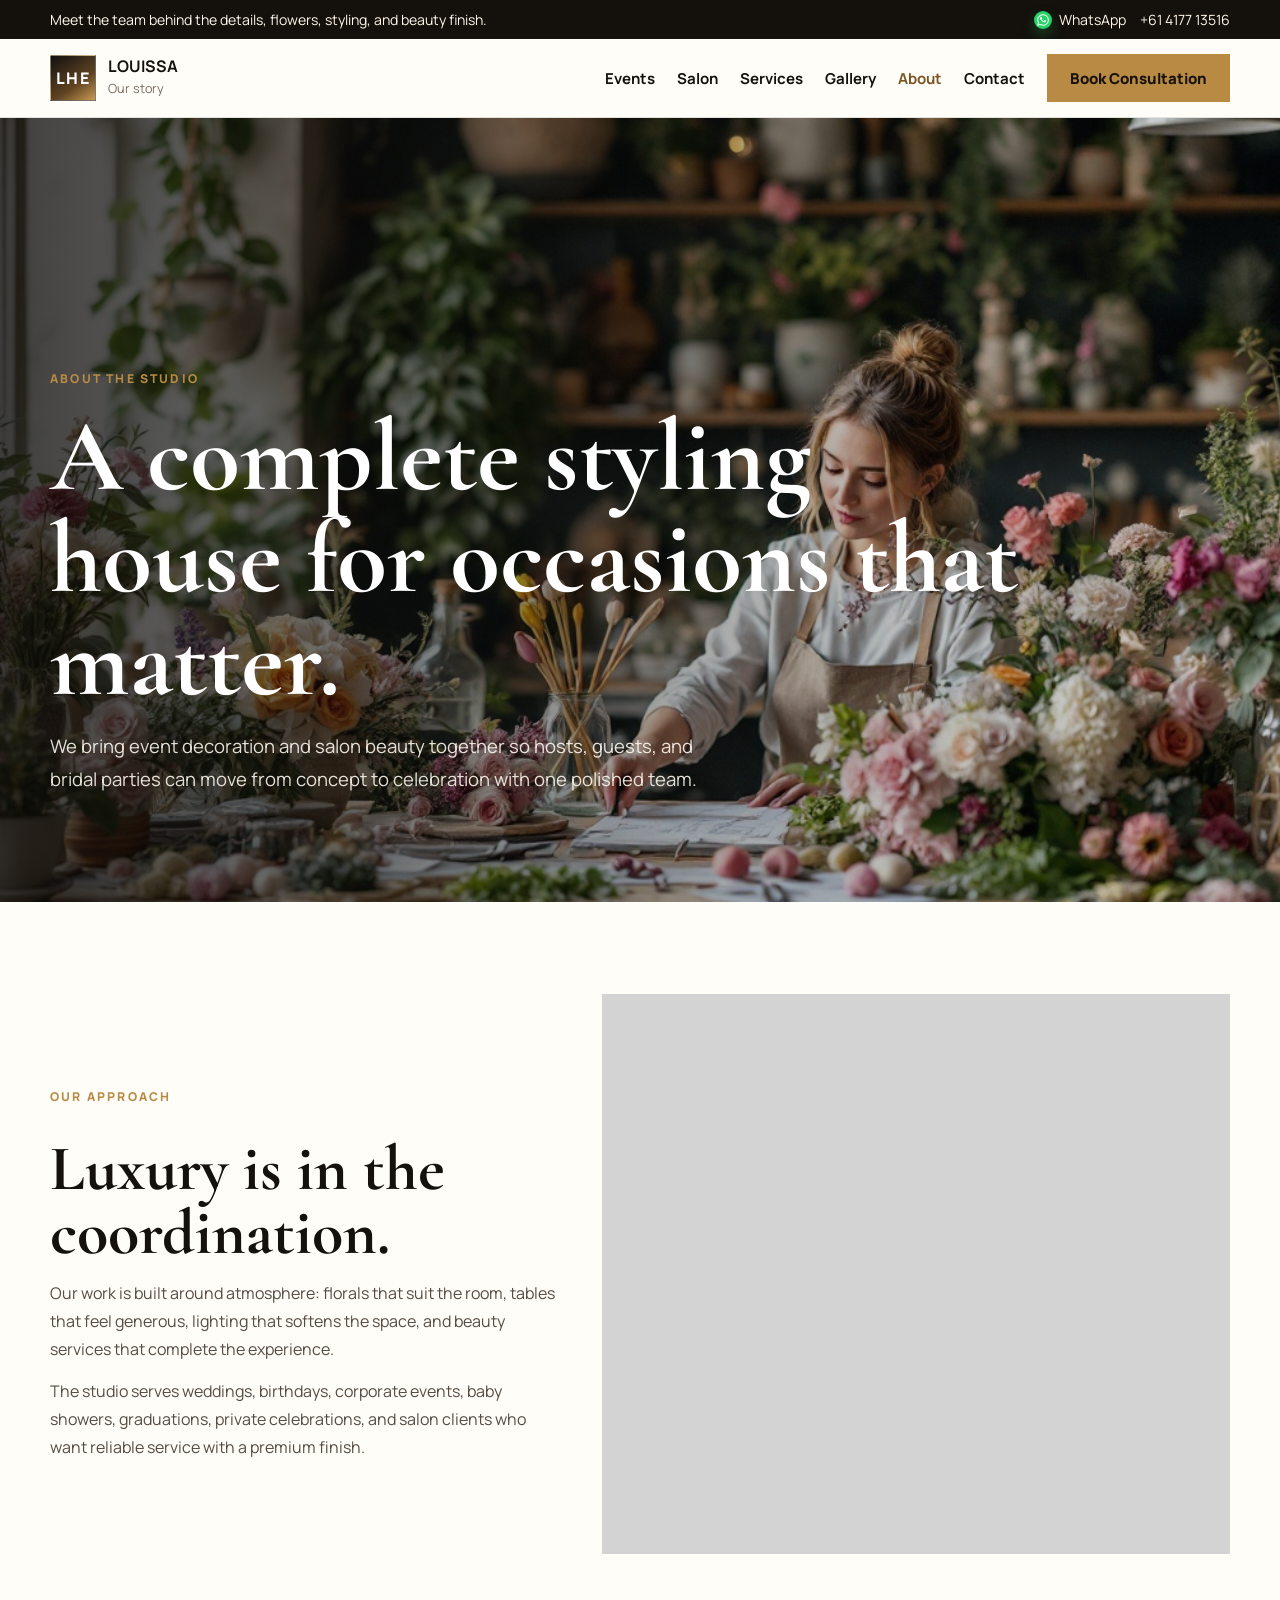
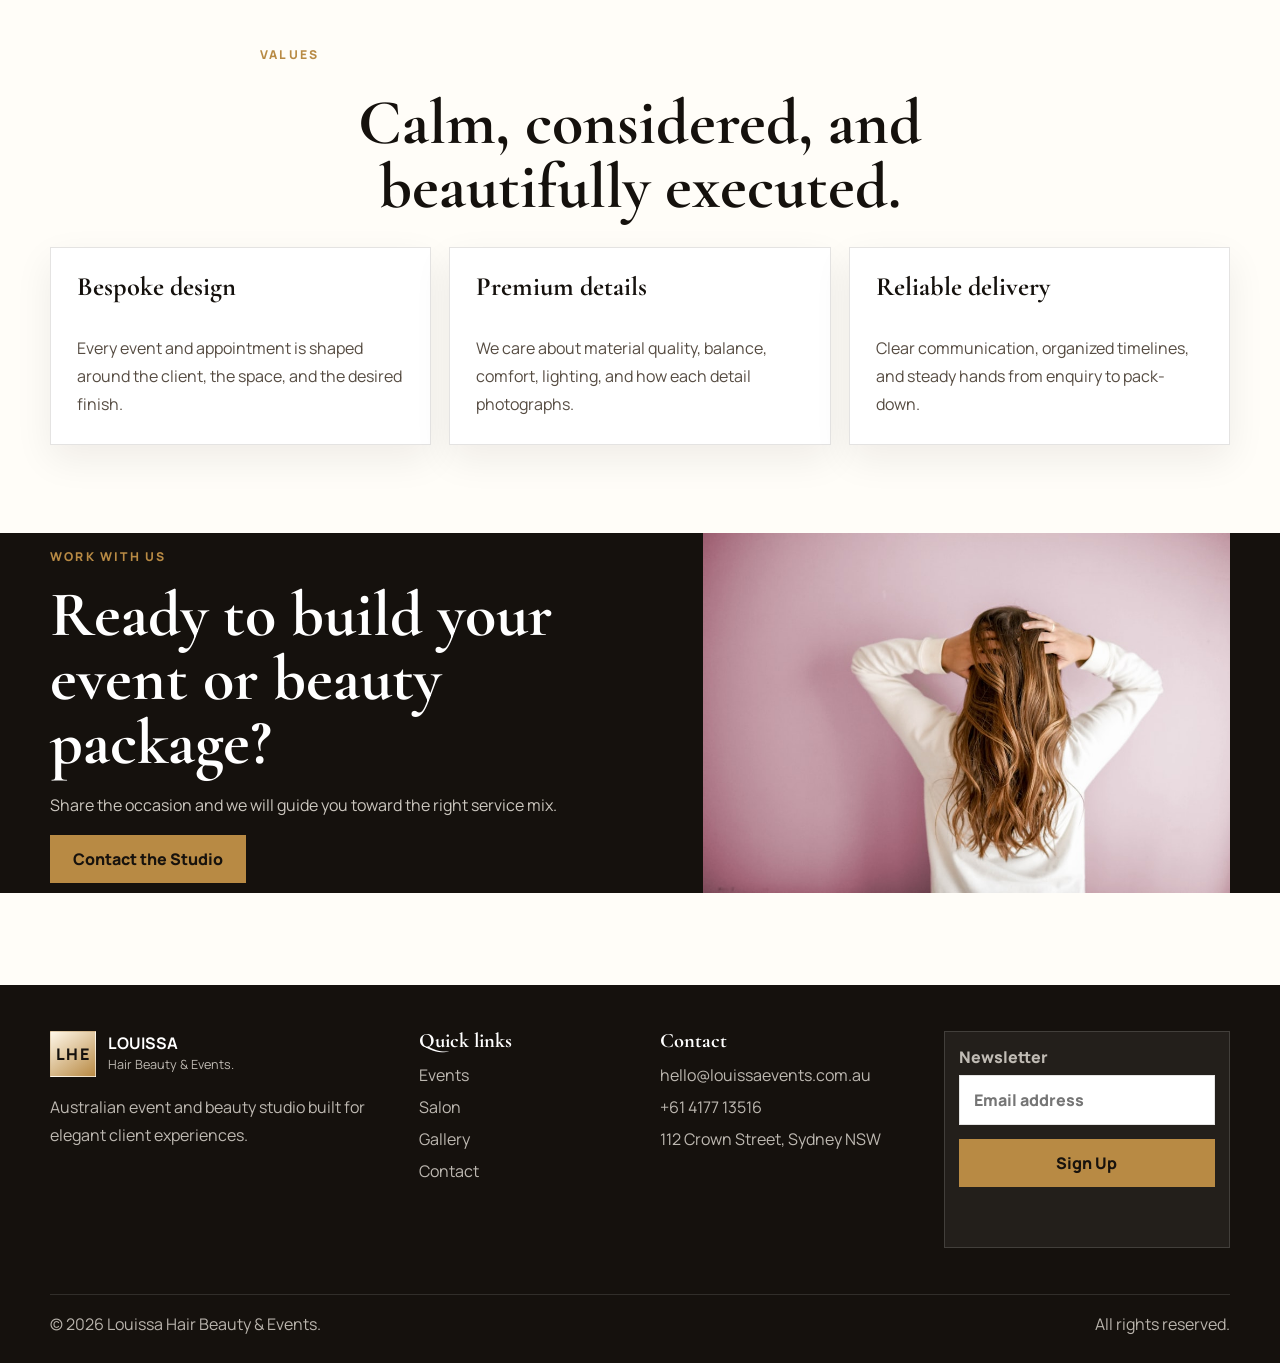
==== about.html @ 25771db6 "Update gallery and homepage with new supplied imagery; remove video card and pricing copy; finalize " ====
<!doctype html>
<html lang="en">
  <head>
    <meta charset="UTF-8" />
    <meta name="viewport" content="width=device-width, initial-scale=1.0" />
    <title>About | Louissa Hair Beauty & Events</title>
    <meta name="description" content="The story behind Louissa Hair Beauty & Events, a premium Australian event decoration and salon business." />
    <link rel="preconnect" href="https://fonts.googleapis.com" />
    <link rel="preconnect" href="https://fonts.gstatic.com" crossorigin />
    <link rel="stylesheet" href="styles.css" />
    <script defer src="script.js"></script>
  </head>
  <body>
    <div class="announcement-bar"><a href="contact.html">Meet the team behind the details, flowers, styling, and beauty finish.</a><div class="announcement-contacts"><a href="https://wa.me/61417713516">WhatsApp</a><a href="tel:+61417713516">+61 4177 13516</a></div></div>
    <header class="site-header"><div class="topline"><a class="brand" href="index.html"><span class="brand-mark">LHE</span><span><strong>LOUISSA</strong><small>Our story</small></span></a><button class="menu-button" type="button" aria-expanded="false" aria-controls="site-nav">Menu</button><nav id="site-nav" class="site-nav"><a href="index.html">Events</a><a href="salon.html">Salon</a><a href="services.html">Services</a><a href="portfolio.html">Gallery</a><a href="about.html">About</a><a href="contact.html">Contact</a><a class="button button-secondary" href="contact.html">Book Consultation</a></nav></div></header>
    <main>
      <section class="hero" style="--hero-image: url('assets/site-images/01-florist-arranging-flowers-event-studio-workspace.jpg')"><div class="hero-inner reveal"><span class="eyebrow">About the studio</span><h1>A complete styling house for occasions that matter.</h1><p class="lede">We bring event decoration and salon beauty together so hosts, guests, and bridal parties can move from concept to celebration with one polished team.</p></div></section>
      <section class="section section-shell split">
        <div class="copy-block reveal"><span class="eyebrow">Our approach</span><h2>Luxury is in the coordination.</h2><p>Our work is built around atmosphere: florals that suit the room, tables that feel generous, lighting that softens the space, and beauty services that complete the experience.</p><p>The studio serves weddings, birthdays, corporate events, baby showers, graduations, private celebrations, and salon clients who want reliable service with a premium finish.</p></div>
        <img class="feature-image reveal" src="assets/site-images/02-event-planner-mood-board-fabric-swatches-flowers.png" alt="Creative event planning mood board" loading="lazy" />
      </section>
      <section class="section section-shell">
        <div class="section-heading center reveal"><span class="eyebrow">Values</span><h2>Calm, considered, and beautifully executed.</h2></div>
        <div class="card-grid cards-3">
          <article class="package-card reveal"><h3>Bespoke design</h3><p>Every event and appointment is shaped around the client, the space, and the desired finish.</p></article>
          <article class="package-card reveal"><h3>Premium details</h3><p>We care about material quality, balance, comfort, lighting, and how each detail photographs.</p></article>
          <article class="package-card reveal"><h3>Reliable delivery</h3><p>Clear communication, organized timelines, and steady hands from enquiry to pack-down.</p></article>
        </div>
      </section>
      <section class="cta-band"><div class="section-shell"><div class="reveal"><span class="eyebrow">Work with us</span><h2>Ready to build your event or beauty package?</h2><p>Share the occasion and we will guide you toward the right service mix.</p><a class="button button-secondary" href="contact.html">Contact the Studio</a></div><img class="reveal" src="assets/site-images/03-photo-1522337360788-8b13dee7a37e.jpg" alt="Premium salon interior styling" loading="lazy" /></div></section>
    </main>
    <footer class="site-footer"><div class="footer-grid section-shell"><div><a class="brand" href="index.html"><span class="brand-mark">LHE</span><span><strong>LOUISSA</strong><small>Hair Beauty & Events.</small></span></a><p>Australian event and beauty studio built for elegant client experiences.</p></div><div><h3>Quick links</h3><ul class="footer-links"><li><a href="index.html">Events</a></li><li><a href="salon.html">Salon</a></li><li><a href="portfolio.html">Gallery</a></li><li><a href="contact.html">Contact</a></li></ul></div><div><h3>Contact</h3><ul class="footer-links"><li><a href="mailto:hello@louissaevents.com.au">hello@louissaevents.com.au</a></li><li><a href="tel:+61417713516">+61 4177 13516</a></li><li>112 Crown Street, Sydney NSW</li></ul></div><form class="newsletter-form" data-soft-submit><label>Newsletter<input type="email" placeholder="Email address" required /></label><button class="button button-secondary">Sign Up</button><p data-form-message></p></form></div><div class="footer-bottom section-shell"><span>© <span data-year></span> Louissa Hair Beauty & Events.</span><span>All rights reserved.</span></div></footer>
  </body>
</html>
---- styles.css ----
@import url('https://fonts.googleapis.com/css2?family=Cormorant+Garamond:wght@500;600;700&family=Manrope:wght@400;500;600;700;800&display=swap');

:root {
  color-scheme: light;
  --ink: #15110d;
  --soft-ink: #564c42;
  --muted: #776b5f;
  --paper: #fffdf8;
  --ivory: #f8f3ea;
  --champagne: #e9ddc8;
  --gold: #b88a44;
  --gold-dark: #7a5524;
  --blush: #ead3cc;
  --sage: #d9dfd1;
  --line: rgba(33, 24, 16, 0.12);
  --shadow: 0 24px 70px rgba(32, 22, 12, 0.14);
  --radius: 8px;
  --shell: min(1180px, calc(100vw - 32px));
}

* {
  box-sizing: border-box;
}

html {
  scroll-behavior: smooth;
}

body {
  margin: 0;
  background: var(--paper);
  color: var(--ink);
  font-family: 'Manrope', system-ui, sans-serif;
}

img,
iframe {
  display: block;
  max-width: 100%;
}

img {
  width: 100%;
  height: auto;
  object-fit: cover;
  object-position: center;
}

a {
  color: inherit;
  text-decoration: none;
}

button,
input,
select,
textarea {
  font: inherit;
}

h1,
h2,
h3 {
  margin: 0;
  font-family: 'Cormorant Garamond', Georgia, serif;
  line-height: 1;
  letter-spacing: 0;
}

h1 {
  font-size: clamp(3.4rem, 8vw, 7.1rem);
  max-width: 980px;
}

h2 {
  font-size: clamp(2.35rem, 5vw, 4.4rem);
}

h3 {
  font-size: 1.65rem;
}

p {
  color: var(--soft-ink);
  line-height: 1.75;
}

.section-shell {
  width: var(--shell);
  margin: 0 auto;
}

.announcement-bar {
  display: flex;
  justify-content: space-between;
  gap: 16px;
  padding: 10px max(16px, calc((100vw - 1180px) / 2));
  background: #14100c;
  color: #fff7e8;
  font-size: 0.88rem;
}

.announcement-contacts,
.social-links,
.button-row {
  display: flex;
  gap: 14px;
  flex-wrap: wrap;
}

a[href*='wa.me'] {
  display: inline-flex;
  align-items: center;
  gap: 7px;
}

a[href*='wa.me']::before {
  content: '';
  width: 18px;
  height: 18px;
  flex: 0 0 18px;
  border-radius: 50%;
  background:
    url("data:image/svg+xml,%3Csvg width='18' height='18' viewBox='0 0 24 24' xmlns='http://www.w3.org/2000/svg'%3E%3Cpath fill='white' d='M16.55 13.32c-.25-.13-1.48-.73-1.71-.81-.23-.09-.39-.13-.56.13-.16.25-.64.81-.79.97-.14.17-.29.19-.54.06-.25-.12-1.05-.39-2-1.23-.74-.66-1.24-1.48-1.38-1.73-.14-.25-.02-.39.11-.52.11-.11.25-.29.38-.43.12-.15.16-.25.25-.42.08-.16.04-.31-.02-.43-.06-.13-.56-1.35-.77-1.85-.2-.48-.41-.42-.56-.43h-.48c-.16 0-.43.06-.66.31-.23.25-.87.85-.87 2.07 0 1.22.89 2.4 1.02 2.56.13.17 1.76 2.68 4.26 3.76.6.26 1.06.41 1.42.52.6.19 1.14.16 1.57.1.48-.07 1.48-.6 1.69-1.18.21-.58.21-1.08.14-1.18-.06-.11-.22-.17-.47-.29z'/%3E%3Cpath fill='white' d='M12.04 2C6.55 2 2.08 6.45 2.08 11.91c0 1.75.46 3.45 1.34 4.95L2 22l5.29-1.39c1.45.79 3.09 1.2 4.75 1.2h.01c5.49 0 9.96-4.45 9.96-9.91C22 6.45 17.53 2 12.04 2zm0 18.13h-.01c-1.48 0-2.93-.4-4.19-1.15l-.3-.18-3.14.82.84-3.05-.2-.31a8.17 8.17 0 0 1-1.26-4.35c0-4.54 3.71-8.23 8.27-8.23 2.21 0 4.28.86 5.84 2.41a8.16 8.16 0 0 1 2.42 5.82c-.01 4.53-3.72 8.22-8.27 8.22z'/%3E%3C/svg%3E")
      center / 14px 14px no-repeat,
    #25d366;
  box-shadow: 0 6px 14px rgba(37, 211, 102, 0.28);
}

.site-header {
  position: sticky;
  top: 0;
  z-index: 50;
  border-bottom: 1px solid var(--line);
  background: rgba(255, 253, 248, 0.86);
  backdrop-filter: blur(18px);
}

.topline {
  width: var(--shell);
  min-height: 78px;
  margin: 0 auto;
  display: flex;
  align-items: center;
  gap: 20px;
}

.brand {
  display: inline-flex;
  align-items: center;
  gap: 12px;
  flex: 0 0 auto;
}

.brand-mark {
  width: 46px;
  height: 46px;
  display: grid;
  place-items: center;
  border: 1px solid rgba(255, 255, 255, 0.32);
  background: linear-gradient(145deg, #111, #5f4322 62%, #c99b54);
  color: #fff;
  font-weight: 800;
  letter-spacing: 0.08em;
}

.brand strong {
  display: block;
  line-height: 1.1;
}

.brand small {
  color: var(--muted);
  font-size: 0.79rem;
}

.site-nav {
  margin-left: auto;
  display: flex;
  align-items: center;
  gap: 22px;
  font-size: 0.94rem;
  font-weight: 700;
}

.site-nav a[aria-current='page'] {
  color: var(--gold-dark);
}

.menu-button {
  display: none;
  margin-left: auto;
  border: 1px solid var(--line);
  background: #fff;
  padding: 10px 14px;
  cursor: pointer;
}

.button {
  display: inline-flex;
  min-height: 48px;
  align-items: center;
  justify-content: center;
  gap: 8px;
  border: 1px solid #15110d;
  background: #15110d;
  color: #fff;
  padding: 0 22px;
  font-weight: 800;
  cursor: pointer;
  transition: transform 180ms ease, box-shadow 180ms ease, background 180ms ease;
}

.button:hover,
.button:focus-visible {
  transform: translateY(-2px);
  box-shadow: 0 16px 32px rgba(21, 17, 13, 0.18);
}

.button-secondary {
  border-color: var(--gold);
  background: var(--gold);
  color: #17120d;
}

.button-ghost {
  background: rgba(255, 255, 255, 0.12);
  border-color: rgba(255, 255, 255, 0.56);
}

.button-light {
  background: #fff;
  color: #17120d;
  border-color: #fff;
}

.whatsapp-button {
  border-color: #1fb85a;
  background: #25d366;
  color: #07180d;
}

.whatsapp-button::before {
  background-color: #0f8f3c;
  box-shadow: none;
}

.whatsapp-button:hover,
.whatsapp-button:focus-visible {
  box-shadow: 0 16px 32px rgba(37, 211, 102, 0.25);
}

.hero {
  min-height: calc(100svh - 116px);
  display: grid;
  align-items: end;
  position: relative;
  isolation: isolate;
  overflow: hidden;
  background: #15110d;
  color: #fff;
}

.hero::before {
  content: '';
  position: absolute;
  inset: 0;
  z-index: -2;
  background: var(--hero-image) center / cover no-repeat;
  transform: scale(1.02);
}

.hero::after {
  content: '';
  position: absolute;
  inset: 0;
  z-index: -1;
  background: linear-gradient(90deg, rgba(12, 10, 8, 0.78), rgba(12, 10, 8, 0.34) 56%, rgba(12, 10, 8, 0.14));
}

.hero-inner {
  width: var(--shell);
  margin: 0 auto;
  padding: 72px 0 88px;
}

.hero .lede {
  max-width: 650px;
  color: rgba(255, 250, 241, 0.88);
  font-size: 1.16rem;
}

.eyebrow {
  display: inline-flex;
  margin-bottom: 18px;
  color: var(--gold);
  font-size: 0.76rem;
  font-weight: 900;
  letter-spacing: 0.18em;
  text-transform: uppercase;
}

.hero-points {
  display: flex;
  flex-wrap: wrap;
  gap: 10px;
  margin: 24px 0 0;
  padding: 0;
  list-style: none;
}

.hero-points li,
.tag {
  border: 1px solid rgba(255, 255, 255, 0.34);
  background: rgba(255, 255, 255, 0.12);
  color: #fff;
  padding: 8px 12px;
  font-size: 0.86rem;
  font-weight: 800;
}

.hero-strip {
  width: var(--shell);
  margin: -46px auto 0;
  position: relative;
  z-index: 2;
  display: grid;
  grid-template-columns: repeat(4, 1fr);
  background: var(--paper);
  border: 1px solid var(--line);
  box-shadow: var(--shadow);
}

.stat {
  padding: 24px;
  border-right: 1px solid var(--line);
}

.stat:last-child {
  border-right: 0;
}

.stat strong {
  display: block;
  font-family: 'Cormorant Garamond', Georgia, serif;
  font-size: 2.15rem;
}

.stat span {
  color: var(--muted);
  font-size: 0.9rem;
}

.section {
  padding: 92px 0 0;
}

.section-heading {
  display: grid;
  gap: 10px;
  max-width: 760px;
  margin-bottom: 28px;
}

.section-heading.center {
  margin-right: auto;
  margin-left: auto;
  text-align: center;
}

.split {
  display: grid;
  grid-template-columns: 0.9fr 1.1fr;
  gap: 38px;
  align-items: center;
}

.split.reverse {
  grid-template-columns: 1.1fr 0.9fr;
}

.image-stack {
  display: grid;
  grid-template-columns: 1fr 0.72fr;
  gap: 14px;
  align-items: end;
}

.image-stack img,
.feature-image,
.gallery-card img,
.service-card img,
.team-card img,
.before-after img {
  display: block;
  width: 100%;
  object-fit: cover;
  object-position: center;
}

.image-stack img:first-child {
  height: 580px;
}

.image-stack img:last-child {
  height: 360px;
  margin-bottom: 34px;
}

.feature-image {
  height: 560px;
}

.copy-block {
  display: grid;
  gap: 14px;
}

.copy-block p {
  margin: 0;
}

.card-grid {
  display: grid;
  gap: 18px;
}

.cards-3 {
  grid-template-columns: repeat(3, minmax(0, 1fr));
}

.cards-4 {
  grid-template-columns: repeat(4, minmax(0, 1fr));
}

.service-card,
.package-card,
.testimonial-card,
.team-card,
.booking-panel,
.faq-item,
.contact-panel,
.newsletter-form {
  border: 1px solid var(--line);
  background: #fff;
  box-shadow: 0 14px 36px rgba(28, 18, 10, 0.07);
}

.service-card {
  display: grid;
}

.service-card img {
  aspect-ratio: 4 / 3;
}

.service-card-body {
  padding: 20px;
}

.service-card p,
.package-card p,
.team-card p {
  margin-bottom: 0;
}

.gallery-grid {
  display: grid;
  grid-template-columns: 1.2fr 0.8fr 1fr;
  gap: 14px;
}

.gallery-card {
  position: relative;
  overflow: hidden;
  min-height: 320px;
  background: #111;
}

.gallery-card.tall {
  grid-row: span 2;
}

.gallery-card img {
  height: 100%;
  transition: transform 500ms ease;
}

.gallery-card:hover img {
  transform: scale(1.04);
}

.gallery-card div {
  position: absolute;
  inset: auto 0 0;
  padding: 18px;
  color: #fff;
  background: linear-gradient(transparent, rgba(0, 0, 0, 0.72));
}

.gallery-card span {
  color: var(--champagne);
  font-size: 0.78rem;
  font-weight: 900;
  letter-spacing: 0.14em;
  text-transform: uppercase;
}

.showcase-grid {
  display: grid;
  grid-template-columns: repeat(6, minmax(0, 1fr));
  gap: 10px;
}

.showcase-item {
  position: relative;
  overflow: hidden;
  min-height: 220px;
  background: #15110d;
}

.showcase-item.wide {
  grid-column: span 2;
}

.showcase-item.tall {
  grid-row: span 2;
  min-height: 450px;
}

.showcase-item img,
.showcase-item video {
  width: 100%;
  height: 100%;
  object-fit: cover;
  object-position: center;
  transition: transform 500ms ease;
}

.showcase-item:hover img,
.showcase-item:hover video {
  transform: scale(1.04);
}

.showcase-item div {
  position: absolute;
  inset: auto 0 0;
  padding: 14px;
  color: #fff;
  background: linear-gradient(transparent, rgba(0, 0, 0, 0.74));
}

.showcase-item span {
  display: block;
  color: var(--champagne);
  font-size: 0.72rem;
  font-weight: 900;
  letter-spacing: 0.12em;
  text-transform: uppercase;
}

.showcase-item h3 {
  font-size: 1.35rem;
}

.package-card {
  padding: 26px;
  display: grid;
  gap: 18px;
}

.package-card.featured {
  background: #15110d;
  color: #fff;
}

.package-card.featured p,
.package-card.featured li {
  color: rgba(255, 250, 241, 0.78);
}

.price {
  font-family: 'Cormorant Garamond', Georgia, serif;
  font-size: 2.5rem;
  color: var(--gold-dark);
}

.featured .price {
  color: var(--gold);
}

.package-card ul,
.hours-list,
.footer-links {
  display: grid;
  gap: 10px;
  margin: 0;
  padding: 0;
  list-style: none;
}

.package-card li {
  color: var(--soft-ink);
}

.promise-strip {
  display: grid;
  grid-template-columns: repeat(4, minmax(0, 1fr));
  gap: 0;
  margin-top: 18px;
  border: 1px solid rgba(184, 138, 68, 0.42);
  background: linear-gradient(180deg, #fffaf0, #ecd7ad);
  box-shadow: 0 14px 36px rgba(28, 18, 10, 0.07);
}

.promise-strip div {
  display: grid;
  gap: 5px;
  padding: 18px;
  border-right: 1px solid rgba(122, 85, 36, 0.24);
}

.promise-strip div:last-child {
  border-right: 0;
}

.promise-strip strong {
  color: #4c2819;
  text-transform: uppercase;
  font-size: 0.88rem;
  letter-spacing: 0.08em;
}

.promise-strip span {
  color: var(--soft-ink);
  line-height: 1.5;
  font-size: 0.9rem;
}

.package-builder {
  display: grid;
  grid-template-columns: minmax(0, 1.35fr) minmax(320px, 0.65fr);
  gap: 20px;
  align-items: start;
}

.builder-panel,
.builder-summary {
  border: 1px solid var(--line);
  background: #fff;
  box-shadow: 0 14px 36px rgba(28, 18, 10, 0.07);
}

.builder-panel {
  display: grid;
  gap: 24px;
  padding: 24px;
}

.builder-summary {
  position: sticky;
  top: 100px;
  padding: 26px;
}

.builder-group {
  display: grid;
  gap: 14px;
}

.builder-group h3,
.builder-summary h3 {
  font-size: 1.55rem;
}

.builder-options {
  display: grid;
  gap: 10px;
}

.builder-choice {
  display: grid;
  grid-template-columns: auto minmax(0, 1fr) auto;
  gap: 12px;
  align-items: center;
  min-height: 76px;
  border: 1px solid var(--line);
  padding: 14px;
  cursor: pointer;
  transition: border-color 180ms ease, box-shadow 180ms ease, transform 180ms ease;
}

.builder-choice:has(input:checked) {
  border-color: rgba(184, 138, 68, 0.78);
  box-shadow: inset 0 0 0 1px rgba(184, 138, 68, 0.28);
}

.builder-choice:hover {
  transform: translateY(-1px);
}

.builder-choice input {
  width: 19px;
  height: 19px;
  accent-color: var(--gold-dark);
}

.builder-choice span {
  display: grid;
  gap: 4px;
}

.builder-choice small {
  color: var(--muted);
  line-height: 1.45;
}

.builder-choice b {
  color: var(--gold-dark);
  white-space: nowrap;
}

.builder-fields {
  grid-template-columns: repeat(2, minmax(0, 1fr));
}

.builder-fields label {
  display: grid;
  gap: 7px;
  color: #30261e;
  font-weight: 800;
}

.builder-fields input,
.builder-fields select {
  width: 100%;
  border: 1px solid var(--line);
  background: #fff;
  padding: 13px 14px;
}

.builder-total {
  margin: 12px 0 4px;
  font-family: 'Cormorant Garamond', Georgia, serif;
  font-size: clamp(3rem, 6vw, 4.25rem);
  line-height: 0.95;
  color: var(--gold-dark);
}

.builder-list {
  display: grid;
  gap: 10px;
  margin: 20px 0 24px;
  padding: 0;
  list-style: none;
}

.builder-list li {
  border-bottom: 1px solid var(--line);
  padding-bottom: 10px;
  color: var(--soft-ink);
  font-weight: 700;
}

.testimonial-grid {
  display: grid;
  grid-template-columns: repeat(3, 1fr);
  gap: 18px;
}

.testimonial-card {
  padding: 24px;
}

.testimonial-card blockquote {
  margin: 0 0 20px;
  color: #2f251d;
  line-height: 1.75;
}

.testimonial-card figcaption {
  color: var(--muted);
}

.faq-grid {
  display: grid;
  grid-template-columns: repeat(2, 1fr);
  gap: 14px;
}

.faq-item {
  padding: 22px;
}

.faq-item h3 {
  font-size: 1.4rem;
}

.cta-band {
  margin-top: 88px;
  background: #15110d;
  color: #fff;
}

.cta-band .section-shell {
  min-height: 360px;
  display: grid;
  grid-template-columns: 1fr 0.85fr;
  gap: 34px;
  align-items: center;
}

.cta-band p {
  color: rgba(255, 250, 241, 0.78);
}

.cta-band img {
  width: 100%;
  height: 360px;
  object-fit: cover;
}

.booking-grid {
  display: grid;
  grid-template-columns: 0.9fr 1.1fr;
  gap: 22px;
  align-items: start;
}

.booking-panel {
  padding: 24px;
}

.booking-form,
.contact-form,
.newsletter-form {
  display: grid;
  gap: 14px;
}

.booking-form label,
.contact-form label,
.newsletter-form label {
  display: grid;
  gap: 7px;
  color: #30261e;
  font-weight: 800;
}

.booking-form input,
.booking-form select,
.contact-form input,
.contact-form select,
.contact-form textarea,
.newsletter-form input {
  width: 100%;
  border: 1px solid var(--line);
  background: #fff;
  padding: 13px 14px;
  color: var(--ink);
}

.booking-form input:focus,
.booking-form select:focus,
.contact-form input:focus,
.contact-form select:focus,
.contact-form textarea:focus,
.newsletter-form input:focus {
  outline: 3px solid rgba(184, 138, 68, 0.22);
  outline-offset: 1px;
}

.confirmation {
  display: none;
  border: 1px solid rgba(56, 112, 76, 0.28);
  background: #f2f8f0;
  padding: 16px;
}

.confirmation.is-visible {
  display: block;
}

.service-list {
  display: grid;
  gap: 10px;
}

.service-row,
.hours-list li {
  display: flex;
  justify-content: space-between;
  gap: 18px;
  border-bottom: 1px solid var(--line);
  padding: 10px 0;
}

.before-after {
  display: grid;
  grid-template-columns: 1fr 1fr;
  gap: 8px;
  background: #15110d;
  padding: 8px;
}

.before-after img {
  aspect-ratio: 1 / 1.12;
}

.contact-grid {
  display: grid;
  grid-template-columns: 1fr 1fr;
  gap: 20px;
}

.contact-panel {
  padding: 24px;
}

.map-frame {
  width: 100%;
  min-height: 430px;
  border: 0;
}

.site-footer {
  margin-top: 92px;
  background: #15110d;
  color: #fff;
}

.footer-grid {
  display: grid;
  grid-template-columns: 1.2fr 0.75fr 0.9fr 1fr;
  gap: 26px;
  padding: 46px 0;
}

.site-footer p,
.site-footer small,
.site-footer li,
.site-footer label {
  color: rgba(255, 250, 241, 0.72);
}

.site-footer .brand-mark {
  background: linear-gradient(145deg, #fff7e8, #b88a44);
  color: #15110d;
}

.site-footer h3 {
  font-size: 1.28rem;
  margin-bottom: 12px;
}

.newsletter-form {
  background: rgba(255, 255, 255, 0.06);
  border-color: rgba(255, 255, 255, 0.14);
  padding: 14px;
  box-shadow: none;
}

.footer-bottom {
  display: flex;
  justify-content: space-between;
  gap: 16px;
  padding: 18px 0 28px;
  border-top: 1px solid rgba(255, 255, 255, 0.12);
  color: rgba(255, 250, 241, 0.7);
}

.reveal {
  opacity: 1;
  transform: none;
  transition: opacity 650ms ease, transform 650ms ease;
}

.reveal:not(.is-visible) {
  opacity: 1;
}

.reveal.is-visible {
  opacity: 1;
  transform: translateY(0);
}

@media (prefers-reduced-motion: reduce) {
  *,
  *::before,
  *::after {
    scroll-behavior: auto !important;
    transition: none !important;
  }

  .reveal {
    opacity: 1;
    transform: none;
  }
}

@media (max-width: 1024px) {
  .site-nav {
    gap: 14px;
  }

  .hero-strip,
  .cards-4,
  .promise-strip,
  .footer-grid {
    grid-template-columns: repeat(2, 1fr);
  }

  .cards-3,
  .testimonial-grid,
  .faq-grid,
  .contact-grid,
  .booking-grid,
  .package-builder,
  .split,
  .split.reverse,
  .cta-band .section-shell {
    grid-template-columns: 1fr;
  }

  .builder-summary {
    position: static;
  }

  .gallery-grid {
    grid-template-columns: repeat(2, 1fr);
  }

  .showcase-grid {
    grid-template-columns: repeat(3, minmax(0, 1fr));
  }

  .showcase-item.wide,
  .showcase-item.tall {
    grid-column: span 1;
    grid-row: span 1;
    min-height: 260px;
  }
}

@media (max-width: 760px) {
  :root {
    --shell: calc(100vw - 22px);
  }

  .announcement-bar,
  .topline,
  .footer-bottom {
    flex-direction: column;
    align-items: flex-start;
  }

  .topline {
    padding: 14px 0;
  }

  .menu-button {
    display: inline-flex;
    position: absolute;
    right: 0;
    top: 18px;
  }

  .site-nav {
    display: none;
    width: 100%;
    flex-direction: column;
    align-items: stretch;
    margin: 0;
    padding-top: 12px;
  }

  .site-nav.is-open {
    display: flex;
  }

  .site-nav .button {
    width: 100%;
  }

  h1 {
    font-size: clamp(3rem, 18vw, 4.35rem);
  }

  .hero {
    min-height: 720px;
  }

  .hero-inner {
    padding: 54px 0 78px;
  }

  .hero-strip,
  .cards-3,
  .cards-4,
  .promise-strip,
  .testimonial-grid,
  .gallery-grid,
  .showcase-grid,
  .faq-grid,
  .footer-grid,
  .contact-grid,
  .booking-grid,
  .builder-fields,
  .image-stack {
    grid-template-columns: 1fr;
  }

  .builder-panel,
  .builder-summary {
    padding: 18px;
  }

  .builder-choice {
    grid-template-columns: auto minmax(0, 1fr);
  }

  .builder-choice b {
    grid-column: 2;
  }

  .stat {
    border-right: 0;
    border-bottom: 1px solid var(--line);
  }

  .promise-strip div {
    border-right: 0;
    border-bottom: 1px solid rgba(122, 85, 36, 0.24);
  }

  .promise-strip div:last-child {
    border-bottom: 0;
  }

  .stat:last-child {
    border-bottom: 0;
  }

  .section {
    padding-top: 64px;
  }

  .image-stack img:first-child,
  .image-stack img:last-child,
  .feature-image,
  .cta-band img {
    height: 340px;
    margin: 0;
  }

  .gallery-card,
  .showcase-item,
  .map-frame {
    min-height: 300px;
  }

  .button-row,
  .announcement-contacts,
  .social-links {
    flex-direction: column;
    align-items: stretch;
  }

  .button-row .button {
    width: 100%;
  }
}
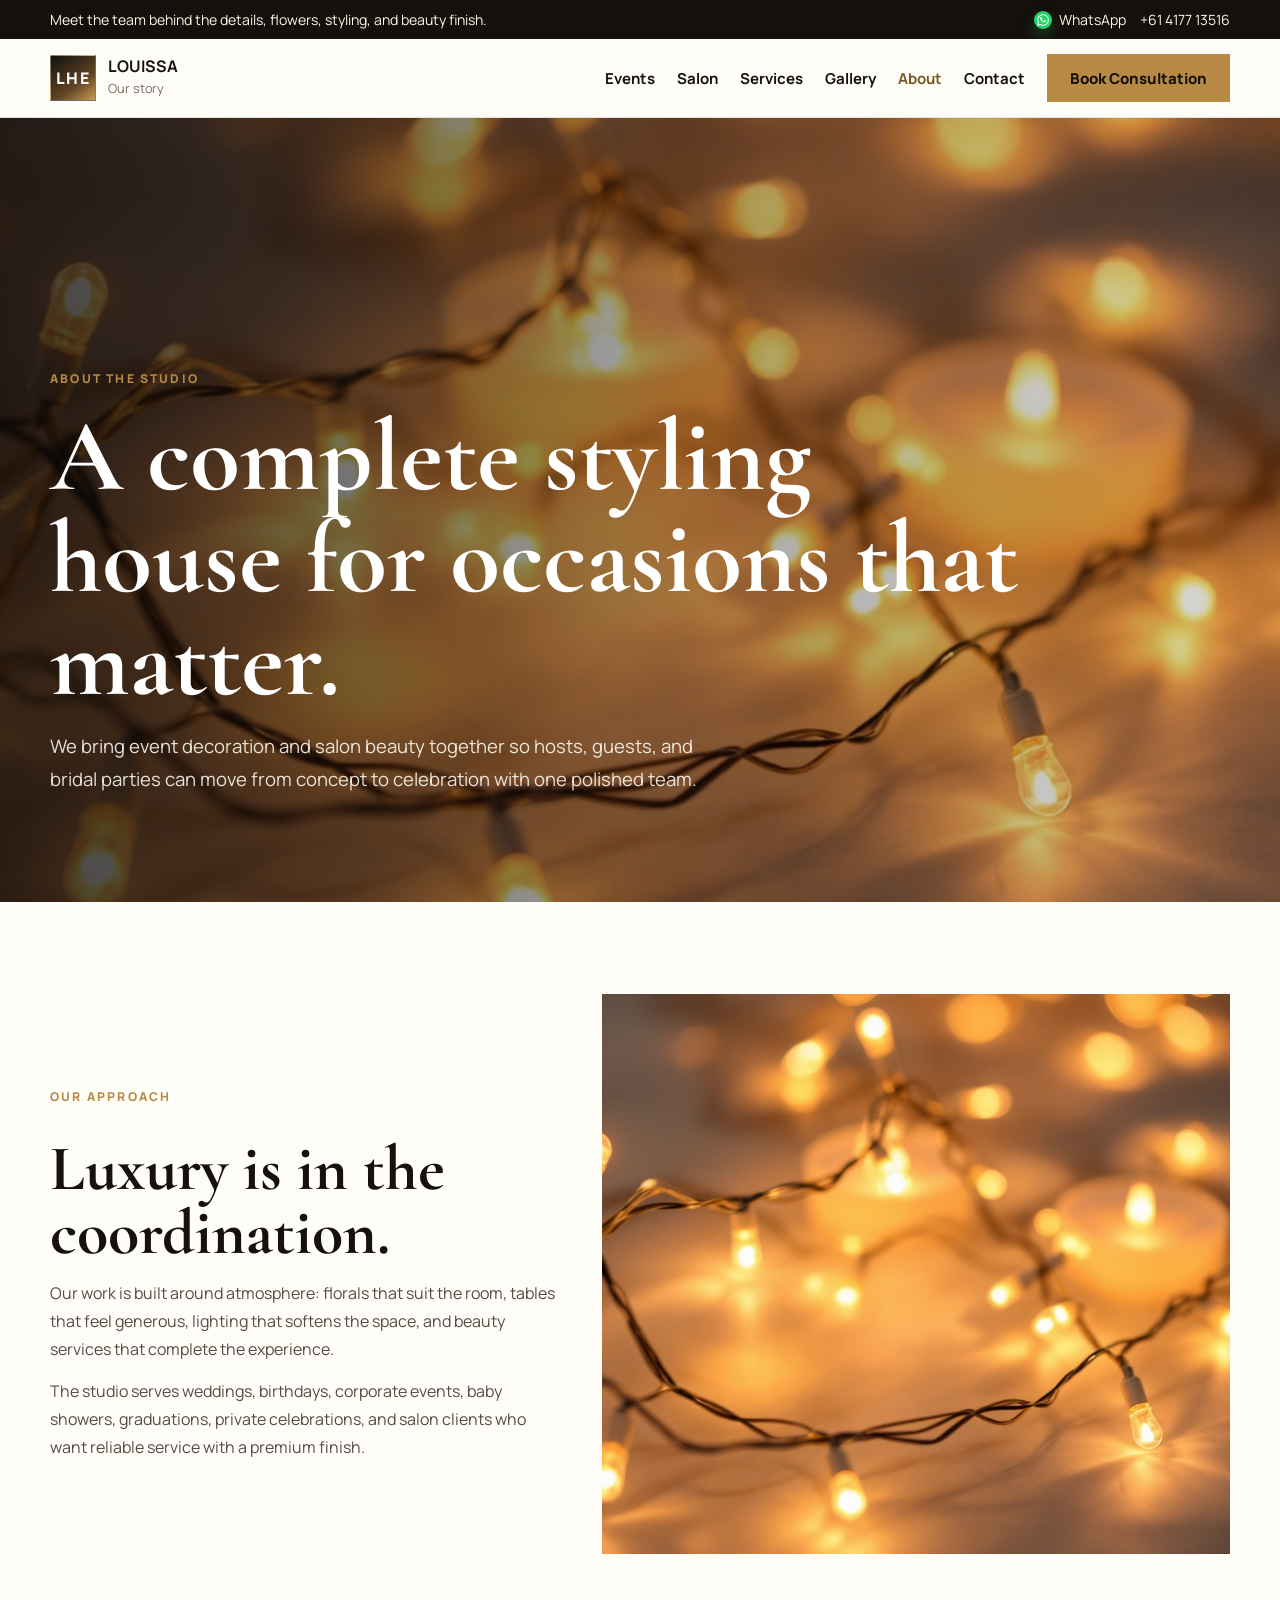
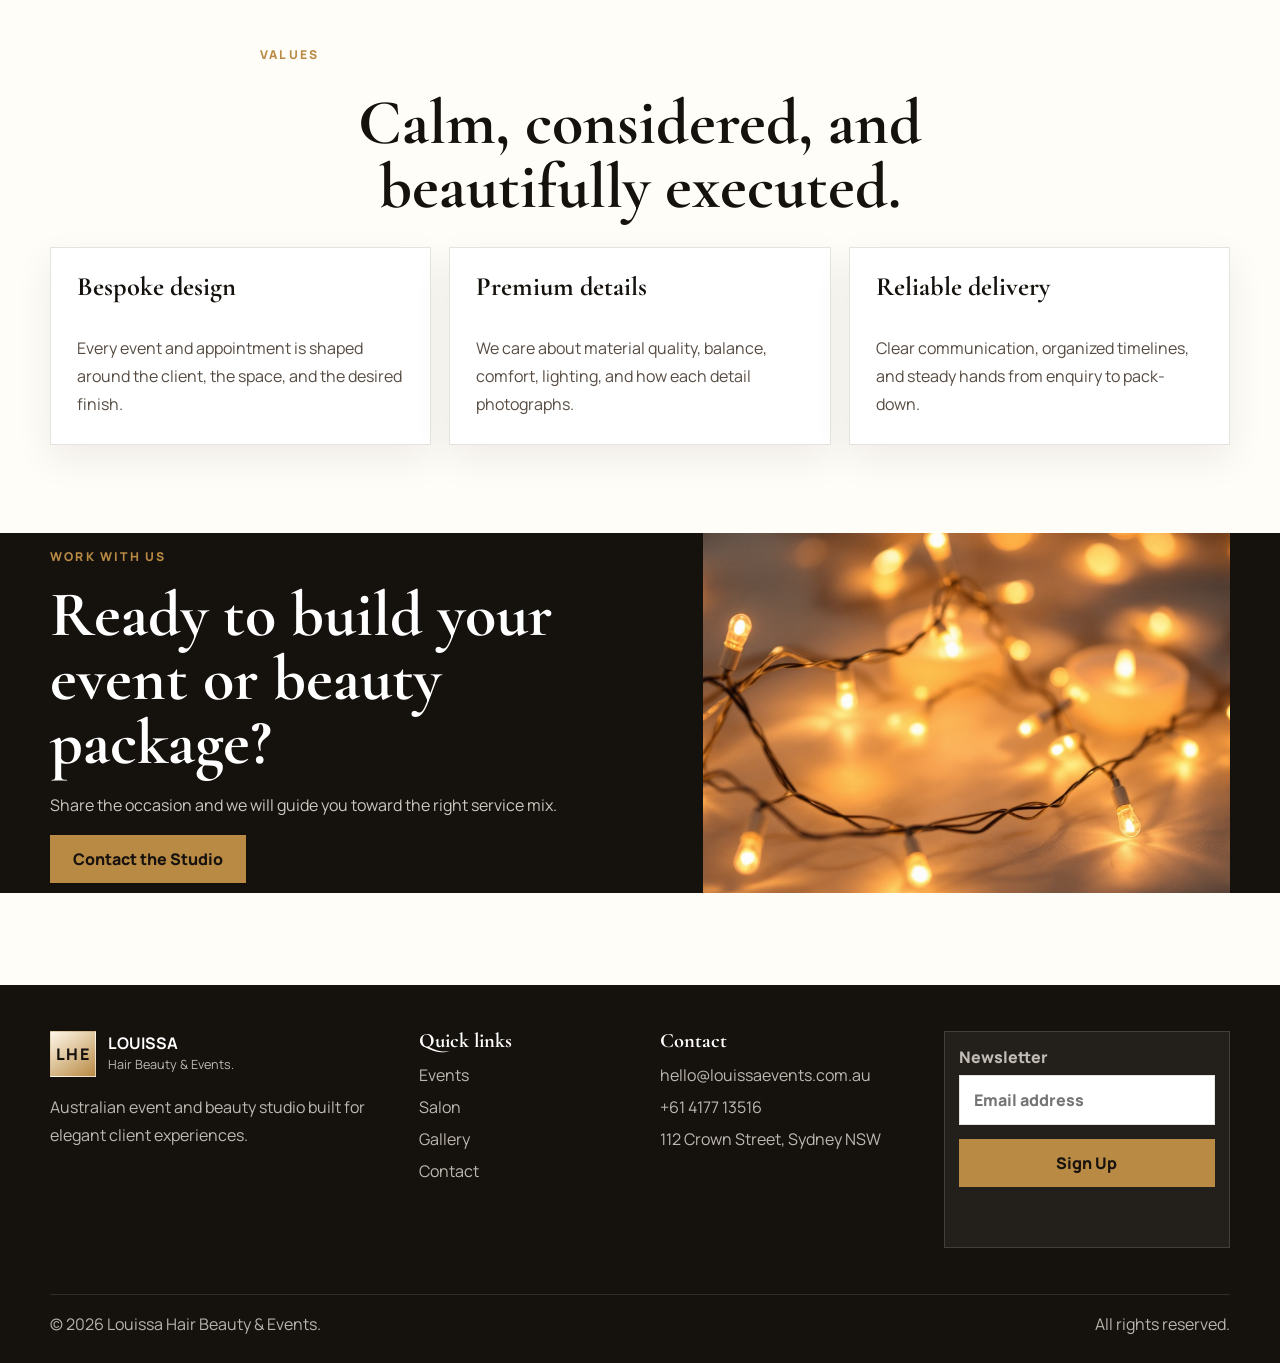
==== commit 6235fda3: "Update page image references and salon booking form markup" ====
--- a/about.html
+++ b/about.html
@@ -14,10 +14,10 @@
     <div class="announcement-bar"><a href="contact.html">Meet the team behind the details, flowers, styling, and beauty finish.</a><div class="announcement-contacts"><a href="https://wa.me/61417713516">WhatsApp</a><a href="tel:+61417713516">+61 4177 13516</a></div></div>
     <header class="site-header"><div class="topline"><a class="brand" href="index.html"><span class="brand-mark">LHE</span><span><strong>LOUISSA</strong><small>Our story</small></span></a><button class="menu-button" type="button" aria-expanded="false" aria-controls="site-nav">Menu</button><nav id="site-nav" class="site-nav"><a href="index.html">Events</a><a href="salon.html">Salon</a><a href="services.html">Services</a><a href="portfolio.html">Gallery</a><a href="about.html">About</a><a href="contact.html">Contact</a><a class="button button-secondary" href="contact.html">Book Consultation</a></nav></div></header>
     <main>
-      <section class="hero" style="--hero-image: url('assets/site-images/01-florist-arranging-flowers-event-studio-workspace.jpg')"><div class="hero-inner reveal"><span class="eyebrow">About the studio</span><h1>A complete styling house for occasions that matter.</h1><p class="lede">We bring event decoration and salon beauty together so hosts, guests, and bridal parties can move from concept to celebration with one polished team.</p></div></section>
+      <section class="hero" style="--hero-image: url('assets/site-images/l31.jpeg')"><div class="hero-inner reveal"><span class="eyebrow">About the studio</span><h1>A complete styling house for occasions that matter.</h1><p class="lede">We bring event decoration and salon beauty together so hosts, guests, and bridal parties can move from concept to celebration with one polished team.</p></div></section>
       <section class="section section-shell split">
         <div class="copy-block reveal"><span class="eyebrow">Our approach</span><h2>Luxury is in the coordination.</h2><p>Our work is built around atmosphere: florals that suit the room, tables that feel generous, lighting that softens the space, and beauty services that complete the experience.</p><p>The studio serves weddings, birthdays, corporate events, baby showers, graduations, private celebrations, and salon clients who want reliable service with a premium finish.</p></div>
-        <img class="feature-image reveal" src="assets/site-images/02-event-planner-mood-board-fabric-swatches-flowers.png" alt="Creative event planning mood board" loading="lazy" />
+        <img class="feature-image reveal" src="assets/site-images/l14.jpeg" alt="Event styling and floral detail" loading="lazy" />
       </section>
       <section class="section section-shell">
         <div class="section-heading center reveal"><span class="eyebrow">Values</span><h2>Calm, considered, and beautifully executed.</h2></div>
@@ -27,7 +27,7 @@
           <article class="package-card reveal"><h3>Reliable delivery</h3><p>Clear communication, organized timelines, and steady hands from enquiry to pack-down.</p></article>
         </div>
       </section>
-      <section class="cta-band"><div class="section-shell"><div class="reveal"><span class="eyebrow">Work with us</span><h2>Ready to build your event or beauty package?</h2><p>Share the occasion and we will guide you toward the right service mix.</p><a class="button button-secondary" href="contact.html">Contact the Studio</a></div><img class="reveal" src="assets/site-images/03-photo-1522337360788-8b13dee7a37e.jpg" alt="Premium salon interior styling" loading="lazy" /></div></section>
+      <section class="cta-band"><div class="section-shell"><div class="reveal"><span class="eyebrow">Work with us</span><h2>Ready to build your event or beauty package?</h2><p>Share the occasion and we will guide you toward the right service mix.</p><a class="button button-secondary" href="contact.html">Contact the Studio</a></div><img class="reveal" src="assets/site-images/l16.jpeg" alt="Premium beauty service detail" loading="lazy" /></div></section>
     </main>
     <footer class="site-footer"><div class="footer-grid section-shell"><div><a class="brand" href="index.html"><span class="brand-mark">LHE</span><span><strong>LOUISSA</strong><small>Hair Beauty & Events.</small></span></a><p>Australian event and beauty studio built for elegant client experiences.</p></div><div><h3>Quick links</h3><ul class="footer-links"><li><a href="index.html">Events</a></li><li><a href="salon.html">Salon</a></li><li><a href="portfolio.html">Gallery</a></li><li><a href="contact.html">Contact</a></li></ul></div><div><h3>Contact</h3><ul class="footer-links"><li><a href="mailto:hello@louissaevents.com.au">hello@louissaevents.com.au</a></li><li><a href="tel:+61417713516">+61 4177 13516</a></li><li>112 Crown Street, Sydney NSW</li></ul></div><form class="newsletter-form" data-soft-submit><label>Newsletter<input type="email" placeholder="Email address" required /></label><button class="button button-secondary">Sign Up</button><p data-form-message></p></form></div><div class="footer-bottom section-shell"><span>© <span data-year></span> Louissa Hair Beauty & Events.</span><span>All rights reserved.</span></div></footer>
   </body>
--- a/styles.css
+++ b/styles.css
@@ -278,6 +278,8 @@
   background: linear-gradient(90deg, rgba(12, 10, 8, 0.78), rgba(12, 10, 8, 0.34) 56%, rgba(12, 10, 8, 0.14));
 }
 
+/* (Debug removed) */
+
 .hero-inner {
   width: var(--shell);
   margin: 0 auto;
@@ -396,6 +398,54 @@
   width: 100%;
   object-fit: cover;
   object-position: center;
+}
+
+/* Responsive image helpers — keep images crisp and maintain layout */
+img,
+picture,
+video {
+  max-width: 100%;
+  height: auto;
+  display: block;
+}
+
+/* Cards and showcase items keep a consistent ratio and crop elegantly */
+.gallery-card,
+.showcase-item,
+.service-card,
+.team-card {
+  display: block;
+  overflow: hidden;
+}
+
+.gallery-card img,
+.showcase-item img,
+.service-card img,
+.team-card img {
+  width: 100%;
+  height: 100%;
+  object-fit: cover;
+  object-position: center;
+}
+
+/* Prefer CSS aspect-ratio when available to keep consistent grid heights */
+.gallery-card,
+.showcase-item {
+  aspect-ratio: 4 / 3;
+}
+
+/* Smaller variants for narrow columns */
+@media (max-width: 720px) {
+  .hero {
+    min-height: 60svh;
+  }
+  .hero-inner {
+    padding: 48px 0 56px;
+  }
+  .gallery-card,
+  .showcase-item {
+    aspect-ratio: 3 / 2;
+  }
 }
 
 .image-stack img:first-child {
@@ -482,7 +532,10 @@
 }
 
 .gallery-card img {
+  width: 100%;
   height: 100%;
+  display: block;
+  object-fit: cover;
   transition: transform 500ms ease;
 }
 
@@ -532,6 +585,7 @@
 .showcase-item video {
   width: 100%;
   height: 100%;
+  display: block;
   object-fit: cover;
   object-position: center;
   transition: transform 500ms ease;
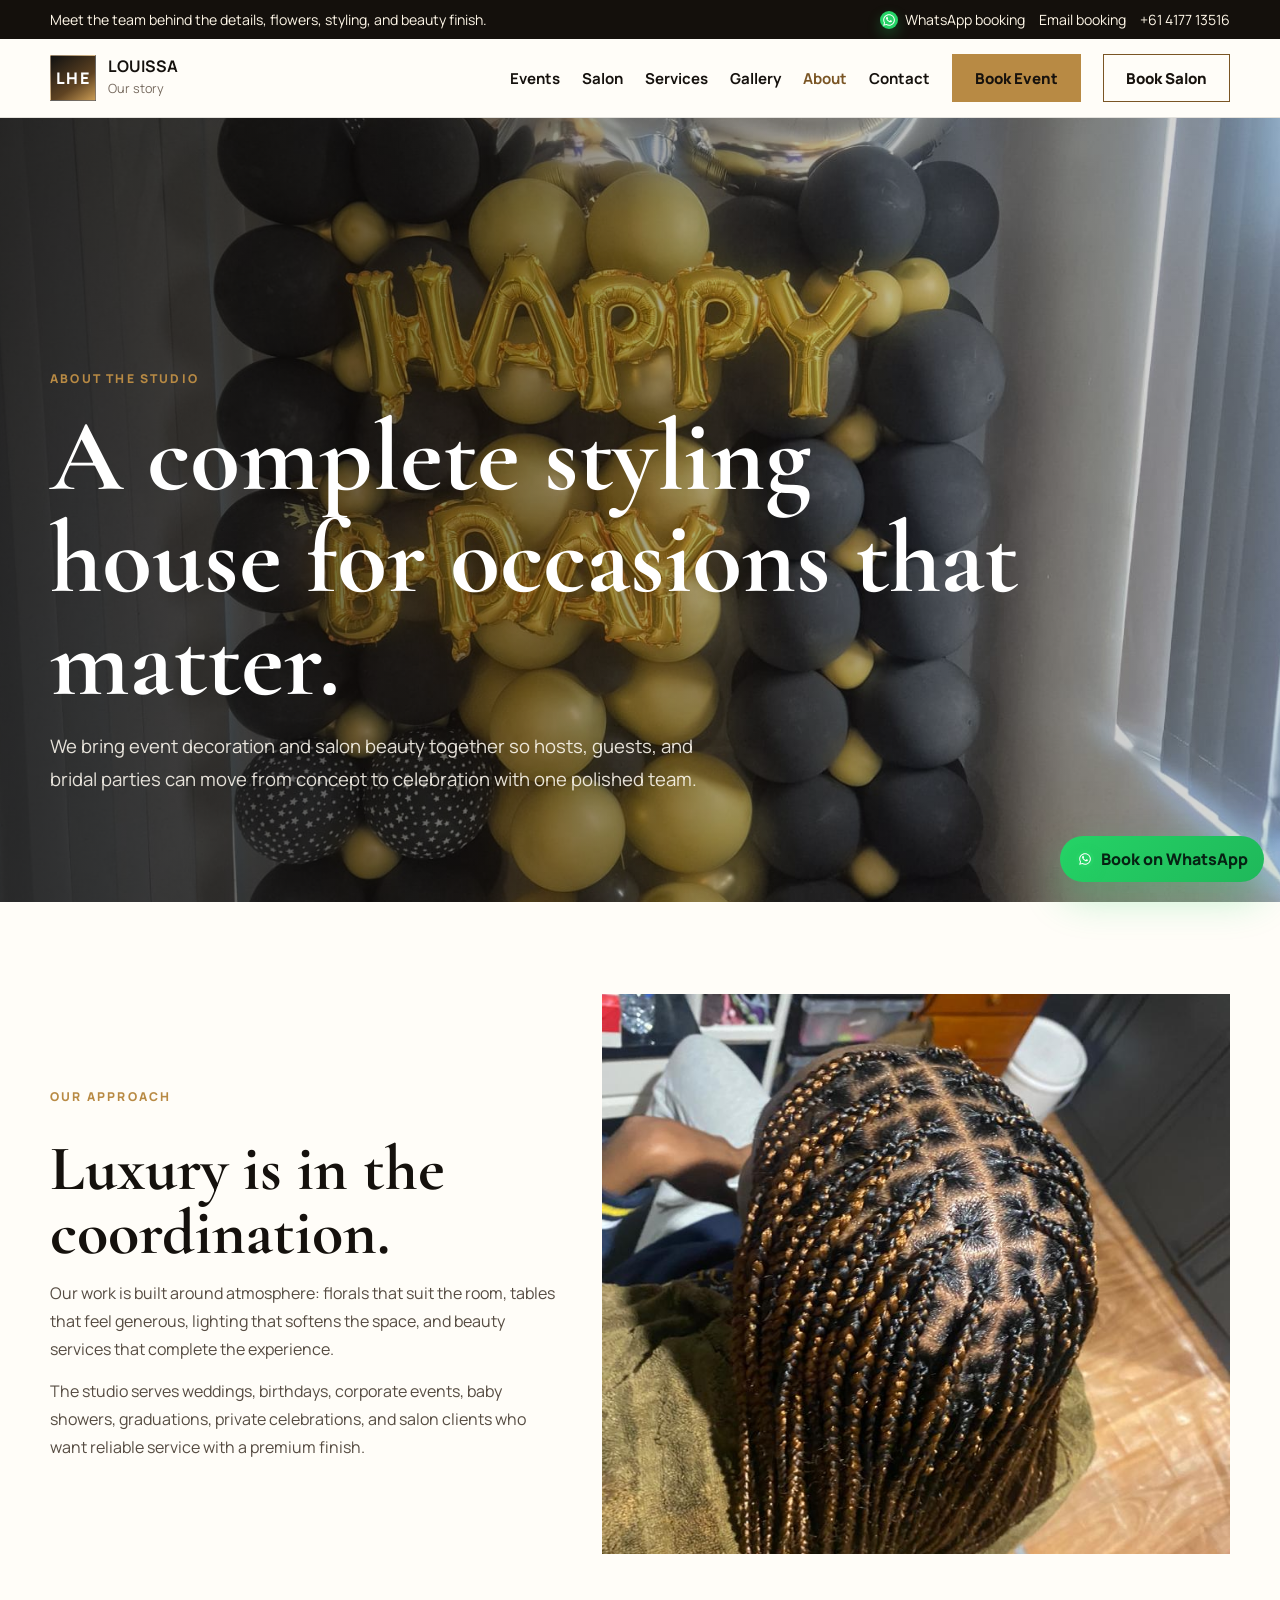
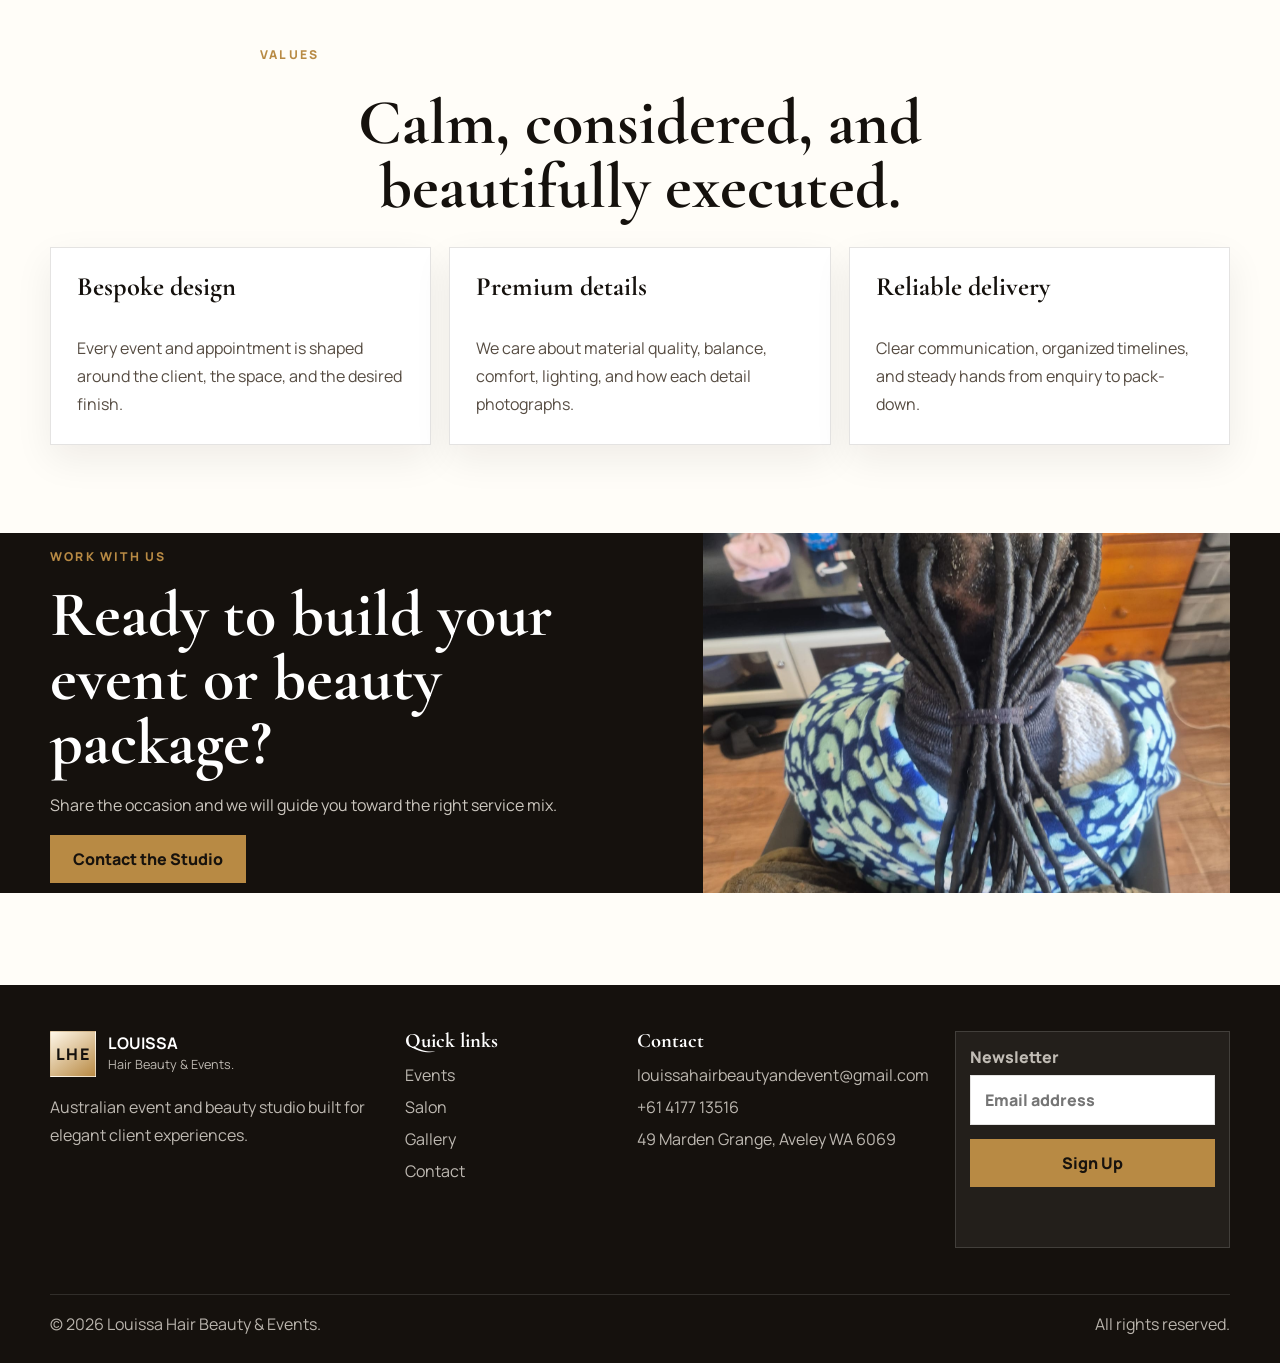
==== commit a0d81572: "Update contact details and modern booking UI" ====
--- a/about.html
+++ b/about.html
@@ -11,8 +11,8 @@
     <script defer src="script.js"></script>
   </head>
   <body>
-    <div class="announcement-bar"><a href="contact.html">Meet the team behind the details, flowers, styling, and beauty finish.</a><div class="announcement-contacts"><a href="https://wa.me/61417713516">WhatsApp</a><a href="tel:+61417713516">+61 4177 13516</a></div></div>
-    <header class="site-header"><div class="topline"><a class="brand" href="index.html"><span class="brand-mark">LHE</span><span><strong>LOUISSA</strong><small>Our story</small></span></a><button class="menu-button" type="button" aria-expanded="false" aria-controls="site-nav">Menu</button><nav id="site-nav" class="site-nav"><a href="index.html">Events</a><a href="salon.html">Salon</a><a href="services.html">Services</a><a href="portfolio.html">Gallery</a><a href="about.html">About</a><a href="contact.html">Contact</a><a class="button button-secondary" href="contact.html">Book Consultation</a></nav></div></header>
+    <div class="announcement-bar"><a href="contact.html">Meet the team behind the details, flowers, styling, and beauty finish.</a><div class="announcement-contacts"><a href="https://wa.me/61417713516">WhatsApp booking</a><a href="mailto:louissahairbeautyandevent@gmail.com">Email booking</a><a href="tel:+61417713516">+61 4177 13516</a></div></div>
+    <header class="site-header"><div class="topline"><a class="brand" href="index.html"><span class="brand-mark">LHE</span><span><strong>LOUISSA</strong><small>Our story</small></span></a><button class="menu-button" type="button" aria-expanded="false" aria-controls="site-nav">Menu</button><nav id="site-nav" class="site-nav"><a href="index.html">Events</a><a href="salon.html">Salon</a><a href="services.html">Services</a><a href="portfolio.html">Gallery</a><a href="about.html">About</a><a href="contact.html">Contact</a><a class="button button-secondary" href="contact.html">Book Event</a><a class="button button-ghost" href="salon.html#booking">Book Salon</a></nav></div></header>
     <main>
       <section class="hero" style="--hero-image: url('assets/site-images/l31.jpeg')"><div class="hero-inner reveal"><span class="eyebrow">About the studio</span><h1>A complete styling house for occasions that matter.</h1><p class="lede">We bring event decoration and salon beauty together so hosts, guests, and bridal parties can move from concept to celebration with one polished team.</p></div></section>
       <section class="section section-shell split">
@@ -29,6 +29,6 @@
       </section>
       <section class="cta-band"><div class="section-shell"><div class="reveal"><span class="eyebrow">Work with us</span><h2>Ready to build your event or beauty package?</h2><p>Share the occasion and we will guide you toward the right service mix.</p><a class="button button-secondary" href="contact.html">Contact the Studio</a></div><img class="reveal" src="assets/site-images/l16.jpeg" alt="Premium beauty service detail" loading="lazy" /></div></section>
     </main>
-    <footer class="site-footer"><div class="footer-grid section-shell"><div><a class="brand" href="index.html"><span class="brand-mark">LHE</span><span><strong>LOUISSA</strong><small>Hair Beauty & Events.</small></span></a><p>Australian event and beauty studio built for elegant client experiences.</p></div><div><h3>Quick links</h3><ul class="footer-links"><li><a href="index.html">Events</a></li><li><a href="salon.html">Salon</a></li><li><a href="portfolio.html">Gallery</a></li><li><a href="contact.html">Contact</a></li></ul></div><div><h3>Contact</h3><ul class="footer-links"><li><a href="mailto:hello@louissaevents.com.au">hello@louissaevents.com.au</a></li><li><a href="tel:+61417713516">+61 4177 13516</a></li><li>112 Crown Street, Sydney NSW</li></ul></div><form class="newsletter-form" data-soft-submit><label>Newsletter<input type="email" placeholder="Email address" required /></label><button class="button button-secondary">Sign Up</button><p data-form-message></p></form></div><div class="footer-bottom section-shell"><span>© <span data-year></span> Louissa Hair Beauty & Events.</span><span>All rights reserved.</span></div></footer>
+    <footer class="site-footer"><div class="footer-grid section-shell"><div><a class="brand" href="index.html"><span class="brand-mark">LHE</span><span><strong>LOUISSA</strong><small>Hair Beauty & Events.</small></span></a><p>Australian event and beauty studio built for elegant client experiences.</p></div><div><h3>Quick links</h3><ul class="footer-links"><li><a href="index.html">Events</a></li><li><a href="salon.html">Salon</a></li><li><a href="portfolio.html">Gallery</a></li><li><a href="contact.html">Contact</a></li></ul></div><div><h3>Contact</h3><ul class="footer-links"><li><a href="mailto:louissahairbeautyandevent@gmail.com">louissahairbeautyandevent@gmail.com</a></li><li><a href="tel:+61417713516">+61 4177 13516</a></li><li>49 Marden Grange, Aveley WA 6069</li></ul></div><form class="newsletter-form" data-soft-submit><label>Newsletter<input type="email" placeholder="Email address" required /></label><button class="button button-secondary">Sign Up</button><p data-form-message></p></form></div><div class="footer-bottom section-shell"><span>© <span data-year></span> Louissa Hair Beauty & Events.</span><span>All rights reserved.</span></div></footer>
   </body>
 </html>
--- a/styles.css
+++ b/styles.css
@@ -90,6 +90,33 @@
   margin: 0 auto;
 }
 
+.floating-whatsapp {
+  position: fixed;
+  right: 16px;
+  bottom: 18px;
+  z-index: 90;
+  display: inline-flex;
+  align-items: center;
+  gap: 8px;
+  padding: 12px 16px;
+  border-radius: 999px;
+  background: linear-gradient(135deg, #25d366, #1fb85a);
+  color: #062213;
+  font-weight: 800;
+  box-shadow: 0 18px 38px rgba(37, 211, 102, 0.28);
+}
+
+.floating-whatsapp::before {
+  content: '💬';
+  font-size: 1rem;
+}
+
+.floating-whatsapp:hover,
+.floating-whatsapp:focus-visible {
+  transform: translateY(-2px);
+  box-shadow: 0 20px 44px rgba(37, 211, 102, 0.34);
+}
+
 .announcement-bar {
   display: flex;
   justify-content: space-between;
@@ -228,6 +255,17 @@
   border-color: rgba(255, 255, 255, 0.56);
 }
 
+.site-header .button-ghost {
+  background: #fffdf8;
+  color: #17120d;
+  border-color: var(--gold-dark);
+}
+
+.site-header .button-ghost:hover,
+.site-header .button-ghost:focus-visible {
+  background: var(--ivory);
+}
+
 .button-light {
   background: #fff;
   color: #17120d;
@@ -248,6 +286,57 @@
 .whatsapp-button:hover,
 .whatsapp-button:focus-visible {
   box-shadow: 0 16px 32px rgba(37, 211, 102, 0.25);
+}
+
+.booking-options-grid {
+  display: grid;
+  gap: 16px;
+  margin-top: 24px;
+}
+
+.booking-option-card {
+  border: 1px solid var(--line);
+  border-radius: var(--radius);
+  background: linear-gradient(180deg, rgba(255,255,255,0.95), rgba(248,243,234,0.95));
+  padding: 22px;
+  box-shadow: 0 16px 36px rgba(21, 17, 13, 0.06);
+}
+
+.booking-option-card .button {
+  margin-top: 16px;
+  width: 100%;
+}
+
+.gallery-tabs {
+  display: flex;
+  gap: 10px;
+  flex-wrap: wrap;
+  width: var(--shell);
+  margin: 0 auto 18px;
+}
+
+.gallery-tab {
+  border: 1px solid var(--line);
+  background: #fff;
+  color: var(--ink);
+  padding: 10px 16px;
+  border-radius: 999px;
+  font-weight: 700;
+  cursor: pointer;
+}
+
+.gallery-tab.is-active {
+  background: var(--gold);
+  border-color: var(--gold);
+  color: #17120d;
+}
+
+.gallery-panel {
+  display: none;
+}
+
+.gallery-panel.is-active {
+  display: block;
 }
 
 .hero {
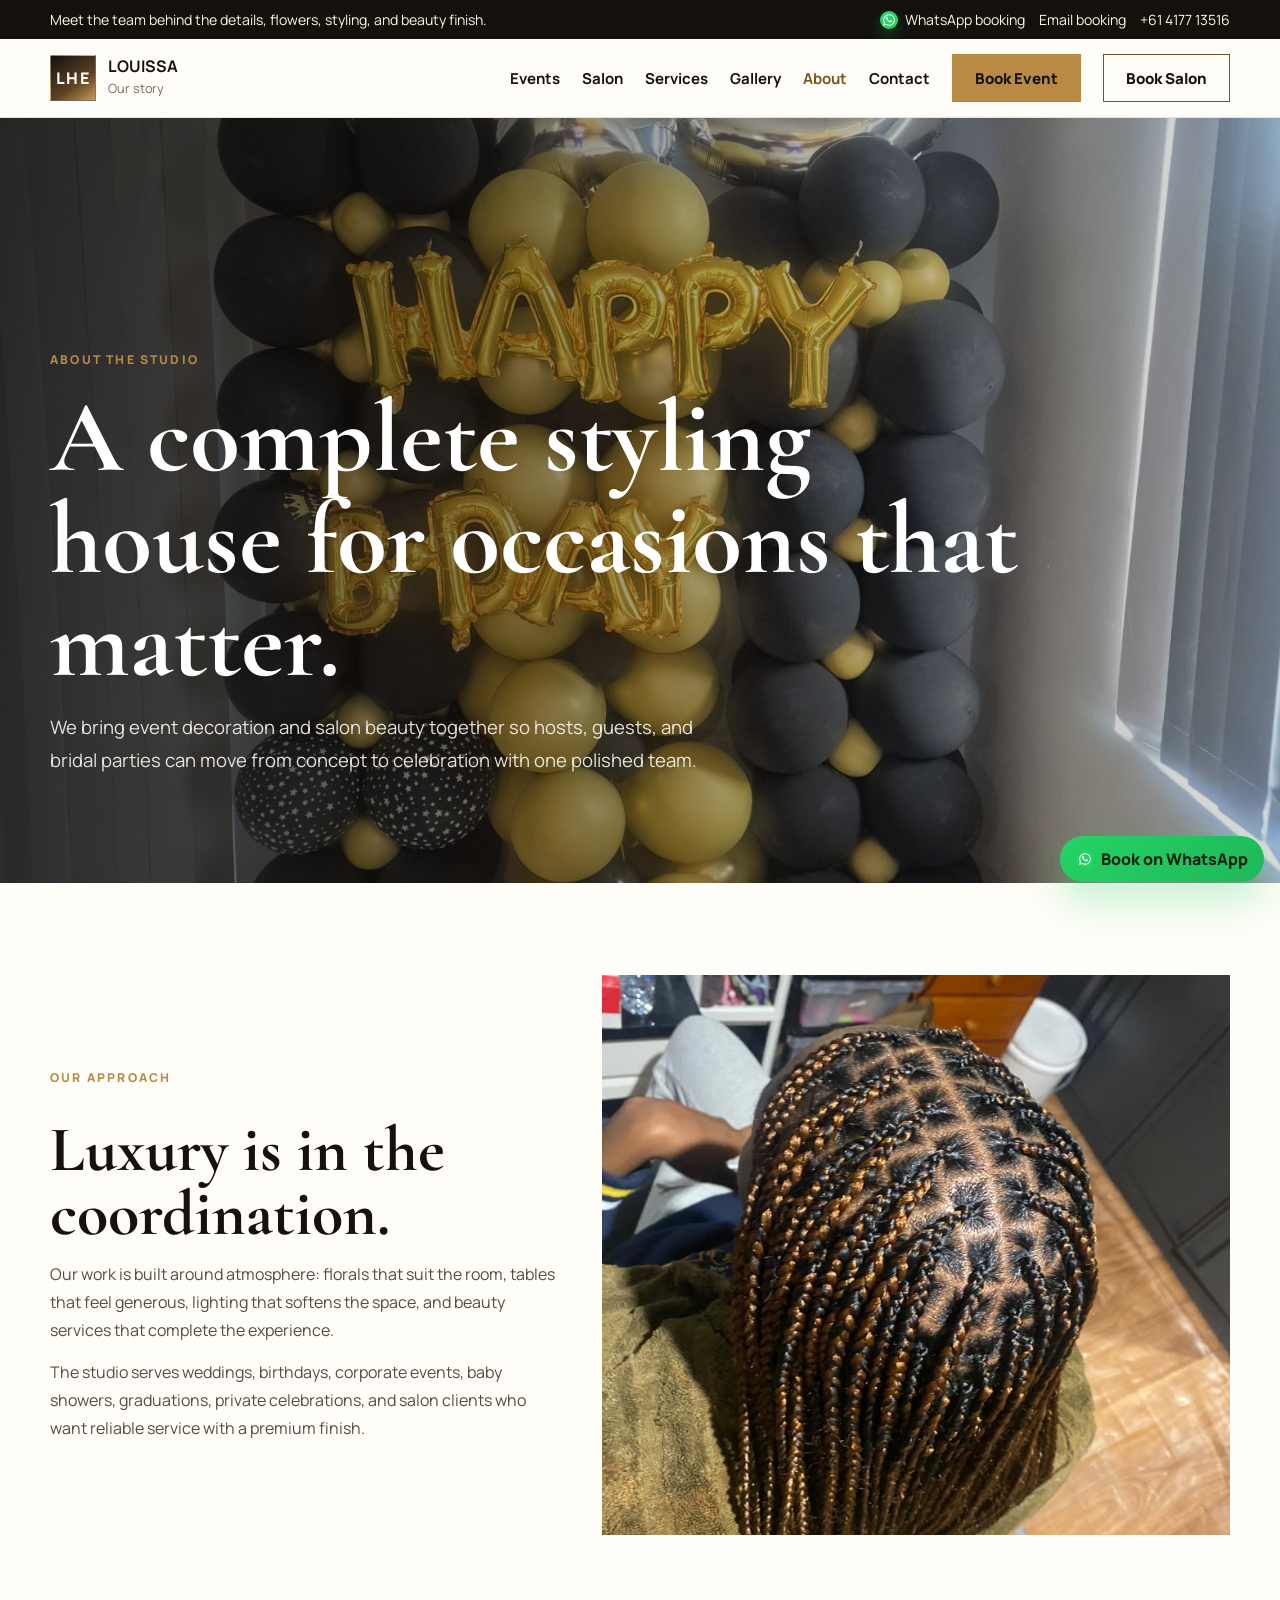
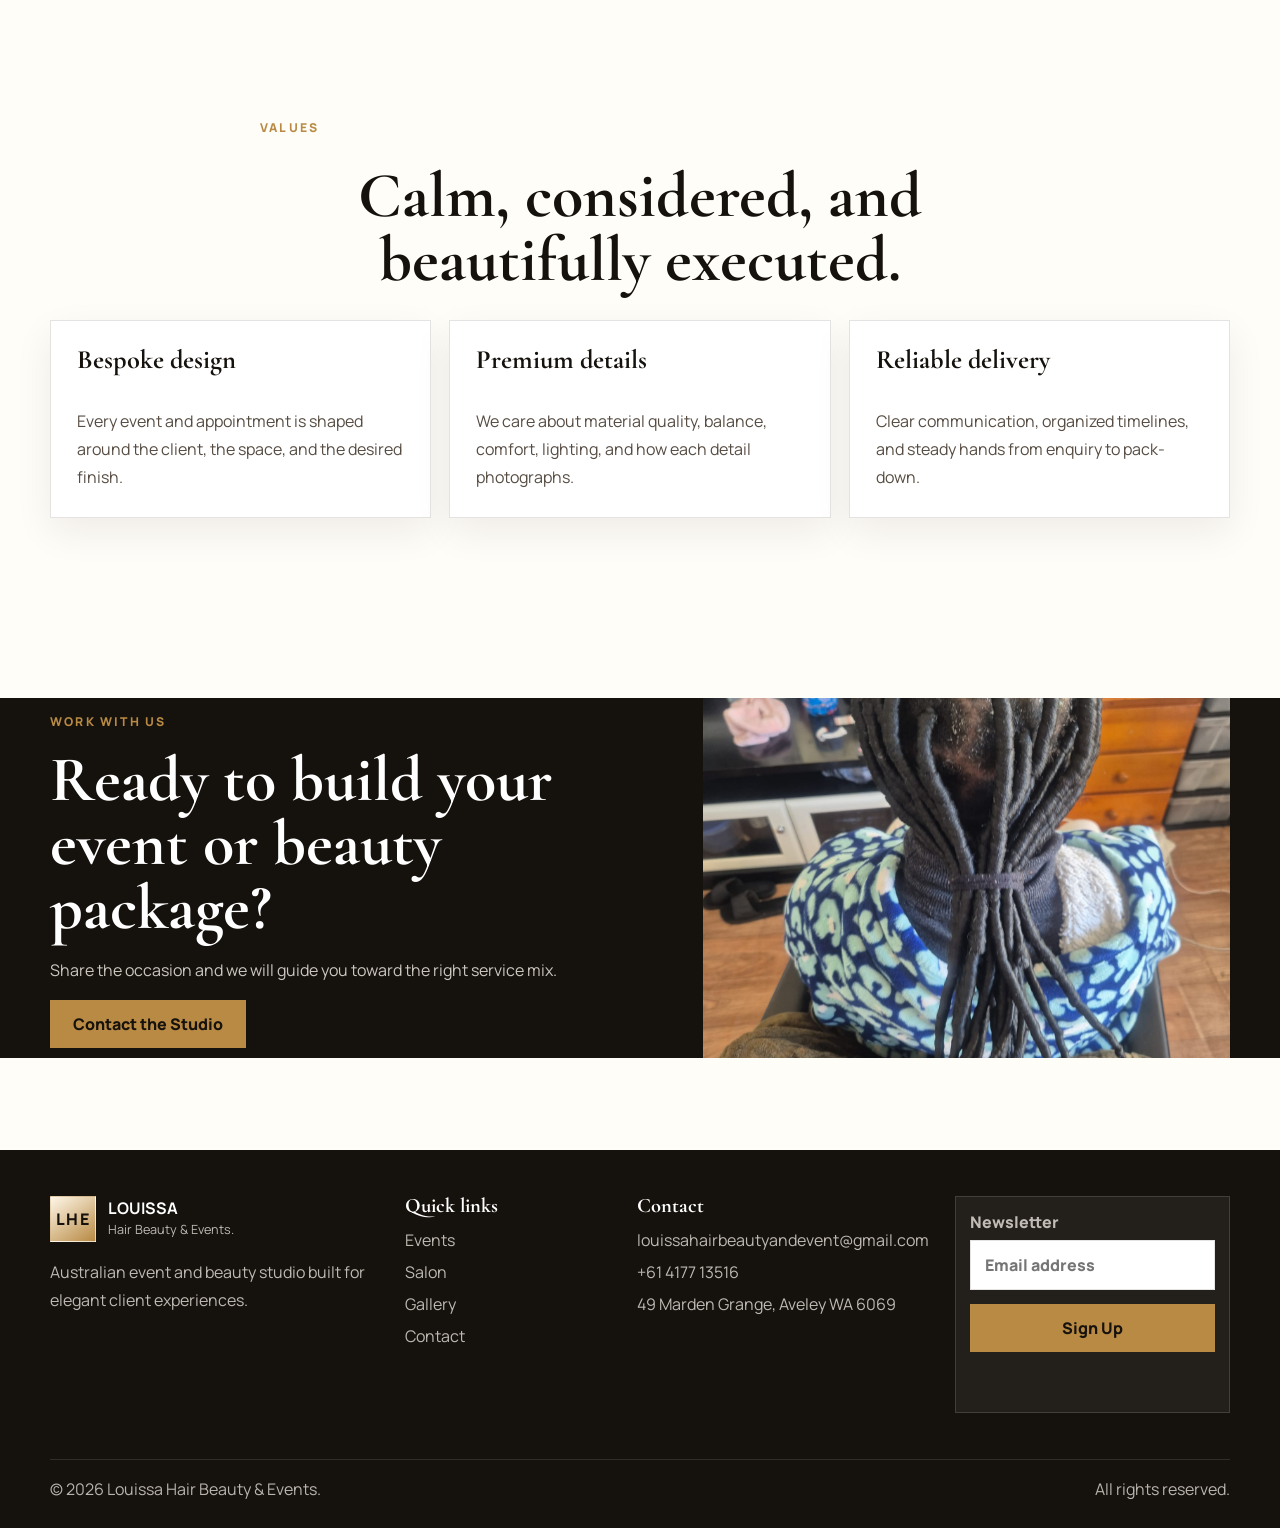
==== commit 82c50b51: "Enhance responsive design for all devices (phones, tablets, desktops) with optimized CSS media queri" ====
--- a/about.html
+++ b/about.html
@@ -2,16 +2,21 @@
 <html lang="en">
   <head>
     <meta charset="UTF-8" />
-    <meta name="viewport" content="width=device-width, initial-scale=1.0" />
+    <meta name="viewport" content="width=device-width, initial-scale=1.0, viewport-fit=cover" />
+    <meta name="theme-color" content="#15110d" />
+    <meta name="apple-mobile-web-app-capable" content="yes" />
+    <meta name="apple-mobile-web-app-status-bar-style" content="black-translucent" />
+    <meta name="format-detection" content="telephone=no" />
     <title>About | Louissa Hair Beauty & Events</title>
     <meta name="description" content="The story behind Louissa Hair Beauty & Events, a premium Australian event decoration and salon business." />
     <link rel="preconnect" href="https://fonts.googleapis.com" />
     <link rel="preconnect" href="https://fonts.gstatic.com" crossorigin />
+    <link rel="icon" href="favicon.ico" sizes="any" />
     <link rel="stylesheet" href="styles.css" />
     <script defer src="script.js"></script>
   </head>
   <body>
-    <div class="announcement-bar"><a href="contact.html">Meet the team behind the details, flowers, styling, and beauty finish.</a><div class="announcement-contacts"><a href="https://wa.me/61417713516">WhatsApp booking</a><a href="mailto:louissahairbeautyandevent@gmail.com">Email booking</a><a href="tel:+61417713516">+61 4177 13516</a></div></div>
+    <div class="announcement-bar"><a href="contact.html">Meet the team behind the details, flowers, styling, and beauty finish.</a><div class="announcement-contacts"><a href="https://wa.me/61417713516">WhatsApp booking</a><a href="contact.html#contact-form">Email booking</a><a href="tel:+61417713516">+61 4177 13516</a></div></div>
     <header class="site-header"><div class="topline"><a class="brand" href="index.html"><span class="brand-mark">LHE</span><span><strong>LOUISSA</strong><small>Our story</small></span></a><button class="menu-button" type="button" aria-expanded="false" aria-controls="site-nav">Menu</button><nav id="site-nav" class="site-nav"><a href="index.html">Events</a><a href="salon.html">Salon</a><a href="services.html">Services</a><a href="portfolio.html">Gallery</a><a href="about.html">About</a><a href="contact.html">Contact</a><a class="button button-secondary" href="contact.html">Book Event</a><a class="button button-ghost" href="salon.html#booking">Book Salon</a></nav></div></header>
     <main>
       <section class="hero" style="--hero-image: url('assets/site-images/l31.jpeg')"><div class="hero-inner reveal"><span class="eyebrow">About the studio</span><h1>A complete styling house for occasions that matter.</h1><p class="lede">We bring event decoration and salon beauty together so hosts, guests, and bridal parties can move from concept to celebration with one polished team.</p></div></section>
--- a/styles.css
+++ b/styles.css
@@ -505,6 +505,8 @@
 .team-card {
   display: block;
   overflow: hidden;
+  border-radius: 16px;
+  background: #111;
 }
 
 .gallery-card img,
@@ -515,6 +517,7 @@
   height: 100%;
   object-fit: cover;
   object-position: center;
+  display: block;
 }
 
 /* Prefer CSS aspect-ratio when available to keep consistent grid heights */
@@ -562,6 +565,24 @@
 .card-grid {
   display: grid;
   gap: 18px;
+}
+
+.service-list {
+  list-style: none;
+  padding: 0;
+  margin: 0;
+  display: grid;
+  grid-template-columns: repeat(auto-fit, minmax(200px, 1fr));
+  gap: 12px;
+}
+
+.service-list li {
+  padding: 16px 20px;
+  background: #fff;
+  border: 1px solid var(--line);
+  border-radius: var(--radius);
+  font-size: 16px;
+  color: var(--ink);
 }
 
 .cards-3 {
@@ -607,6 +628,7 @@
   display: grid;
   grid-template-columns: 1.2fr 0.8fr 1fr;
   gap: 14px;
+  align-items: stretch;
 }
 
 .gallery-card {
@@ -614,6 +636,7 @@
   overflow: hidden;
   min-height: 320px;
   background: #111;
+  box-shadow: 0 12px 28px rgba(21, 17, 13, 0.12);
 }
 
 .gallery-card.tall {
@@ -651,7 +674,8 @@
 .showcase-grid {
   display: grid;
   grid-template-columns: repeat(6, minmax(0, 1fr));
-  gap: 10px;
+  gap: 12px;
+  align-items: stretch;
 }
 
 .showcase-item {
@@ -659,6 +683,7 @@
   overflow: hidden;
   min-height: 220px;
   background: #15110d;
+  box-shadow: 0 12px 28px rgba(21, 17, 13, 0.12);
 }
 
 .showcase-item.wide {
@@ -1313,3 +1338,322 @@
     width: 100%;
   }
 }
+
+/* Ultra-small phones (320px - 480px) */
+@media (max-width: 480px) {
+  :root {
+    --shell: calc(100vw - 16px);
+  }
+
+  h1 {
+    font-size: clamp(1.8rem, 12vw, 3rem);
+  }
+
+  h2 {
+    font-size: clamp(1.5rem, 5vw, 2.35rem);
+  }
+
+  h3 {
+    font-size: 1.35rem;
+  }
+
+  p {
+    font-size: 0.95rem;
+  }
+
+  .announcement-bar {
+    padding: 8px 11px;
+    gap: 8px;
+  }
+
+  .announcement-bar a:first-child {
+    font-size: 0.85rem;
+  }
+
+  .announcement-contacts a {
+    font-size: 0.75rem;
+    padding: 5px 8px;
+  }
+
+  .topline {
+    padding: 10px 0;
+  }
+
+  .brand span strong {
+    font-size: 1rem;
+  }
+
+  .brand span small {
+    font-size: 0.65rem;
+  }
+
+  .hero {
+    min-height: 60vh;
+  }
+
+  .hero-inner {
+    padding: 32px 0 40px;
+    gap: 12px;
+  }
+
+  .eyebrow {
+    font-size: 0.7rem;
+  }
+
+  .lede {
+    font-size: 1rem;
+  }
+
+  .hero-points {
+    gap: 6px;
+    font-size: 0.85rem;
+  }
+
+  .button {
+    font-size: 0.9rem;
+    padding: 10px 16px;
+  }
+
+  .section {
+    padding-top: 40px;
+    padding-bottom: 40px;
+  }
+
+  .section-heading {
+    text-align: center;
+  }
+
+  .image-stack img:first-child,
+  .image-stack img:last-child,
+  .feature-image,
+  .cta-band img {
+    height: 220px;
+  }
+
+  .gallery-card,
+  .showcase-item,
+  .map-frame {
+    min-height: 200px;
+  }
+
+  .builder-choice {
+    min-height: 60px;
+    padding: 10px;
+  }
+
+  .builder-fields {
+    gap: 10px;
+  }
+
+  .builder-fields label {
+    font-size: 0.9rem;
+  }
+
+  .builder-fields input,
+  .builder-fields select {
+    padding: 10px 12px;
+    font-size: 0.95rem;
+  }
+
+  .builder-total {
+    font-size: clamp(1.8rem, 8vw, 2.5rem);
+  }
+
+  .package-card {
+    padding: 16px;
+    gap: 12px;
+  }
+
+  .price {
+    font-size: 1.8rem;
+  }
+
+  .testimonial-card {
+    padding: 16px;
+  }
+
+  .testimonial-card blockquote {
+    font-size: 0.95rem;
+    margin: 0 0 12px;
+  }
+
+  .faq-item {
+    padding: 16px;
+  }
+
+  .faq-item h3 {
+    font-size: 1.2rem;
+  }
+
+  .footer-grid {
+    gap: 16px;
+    padding: 24px 0;
+  }
+
+  .site-footer h3 {
+    font-size: 1.1rem;
+    margin-bottom: 8px;
+  }
+
+  .site-footer p,
+  .site-footer small,
+  .site-footer li {
+    font-size: 0.85rem;
+  }
+
+  .footer-bottom {
+    flex-direction: column;
+    padding: 12px 0 18px;
+    gap: 10px;
+    font-size: 0.8rem;
+  }
+
+  .floating-whatsapp {
+    right: 12px;
+    bottom: 12px;
+    padding: 8px 12px;
+    font-size: 0.85rem;
+  }
+
+  .contact-panel,
+  .booking-panel {
+    padding: 16px;
+  }
+
+  .booking-form label,
+  .contact-form label {
+    font-size: 0.9rem;
+  }
+
+  .booking-form input,
+  .contact-form input,
+  .contact-form select,
+  .contact-form textarea {
+    padding: 10px 12px;
+    font-size: 0.95rem;
+  }
+
+  .menu-button {
+    top: 12px;
+    padding: 6px 8px;
+    font-size: 0.9rem;
+  }
+}
+
+/* Small tablets (481px - 768px) */
+@media (max-width: 768px) and (min-width: 481px) {
+  :root {
+    --shell: calc(100vw - 24px);
+  }
+
+  h1 {
+    font-size: clamp(2.2rem, 6vw, 3.4rem);
+  }
+
+  h2 {
+    font-size: clamp(1.8rem, 4.5vw, 2.35rem);
+  }
+
+  .hero {
+    min-height: 70vh;
+  }
+
+  .hero-inner {
+    padding: 48px 0 56px;
+    gap: 16px;
+  }
+
+  .lede {
+    font-size: 1.05rem;
+  }
+
+  .button {
+    font-size: 0.95rem;
+    padding: 11px 18px;
+  }
+
+  .section {
+    padding-top: 56px;
+    padding-bottom: 56px;
+  }
+
+  .image-stack img:first-child,
+  .image-stack img:last-child,
+  .feature-image,
+  .cta-band img {
+    height: 300px;
+  }
+
+  .gallery-card,
+  .showcase-item {
+    min-height: 250px;
+  }
+
+  .package-card {
+    padding: 20px;
+  }
+
+  .price {
+    font-size: 2.1rem;
+  }
+
+  .testimonial-card {
+    padding: 18px;
+  }
+
+  .faq-item {
+    padding: 18px;
+  }
+
+  .faq-item h3 {
+    font-size: 1.3rem;
+  }
+
+  .contact-panel,
+  .booking-panel {
+    padding: 20px;
+  }
+
+  .booking-form input,
+  .contact-form input,
+  .contact-form select,
+  .contact-form textarea {
+    padding: 11px 13px;
+  }
+}
+
+/* Medium tablets (769px - 1024px) - enhancement to existing 1024px query */
+@media (max-width: 1024px) and (min-width: 769px) {
+  .section {
+    padding-top: 72px;
+    padding-bottom: 72px;
+  }
+
+  .hero {
+    min-height: 75vh;
+  }
+
+  .image-stack img:first-child {
+    height: 520px;
+  }
+
+  .image-stack img:last-child {
+    height: 320px;
+  }
+
+  .feature-image {
+    height: 480px;
+  }
+}
+
+/* Large desktops and TV screens (1025px+) */
+@media (min-width: 1025px) {
+  .section {
+    padding-top: 92px;
+    padding-bottom: 92px;
+  }
+
+  .hero {
+    min-height: 85vh;
+  }
+}
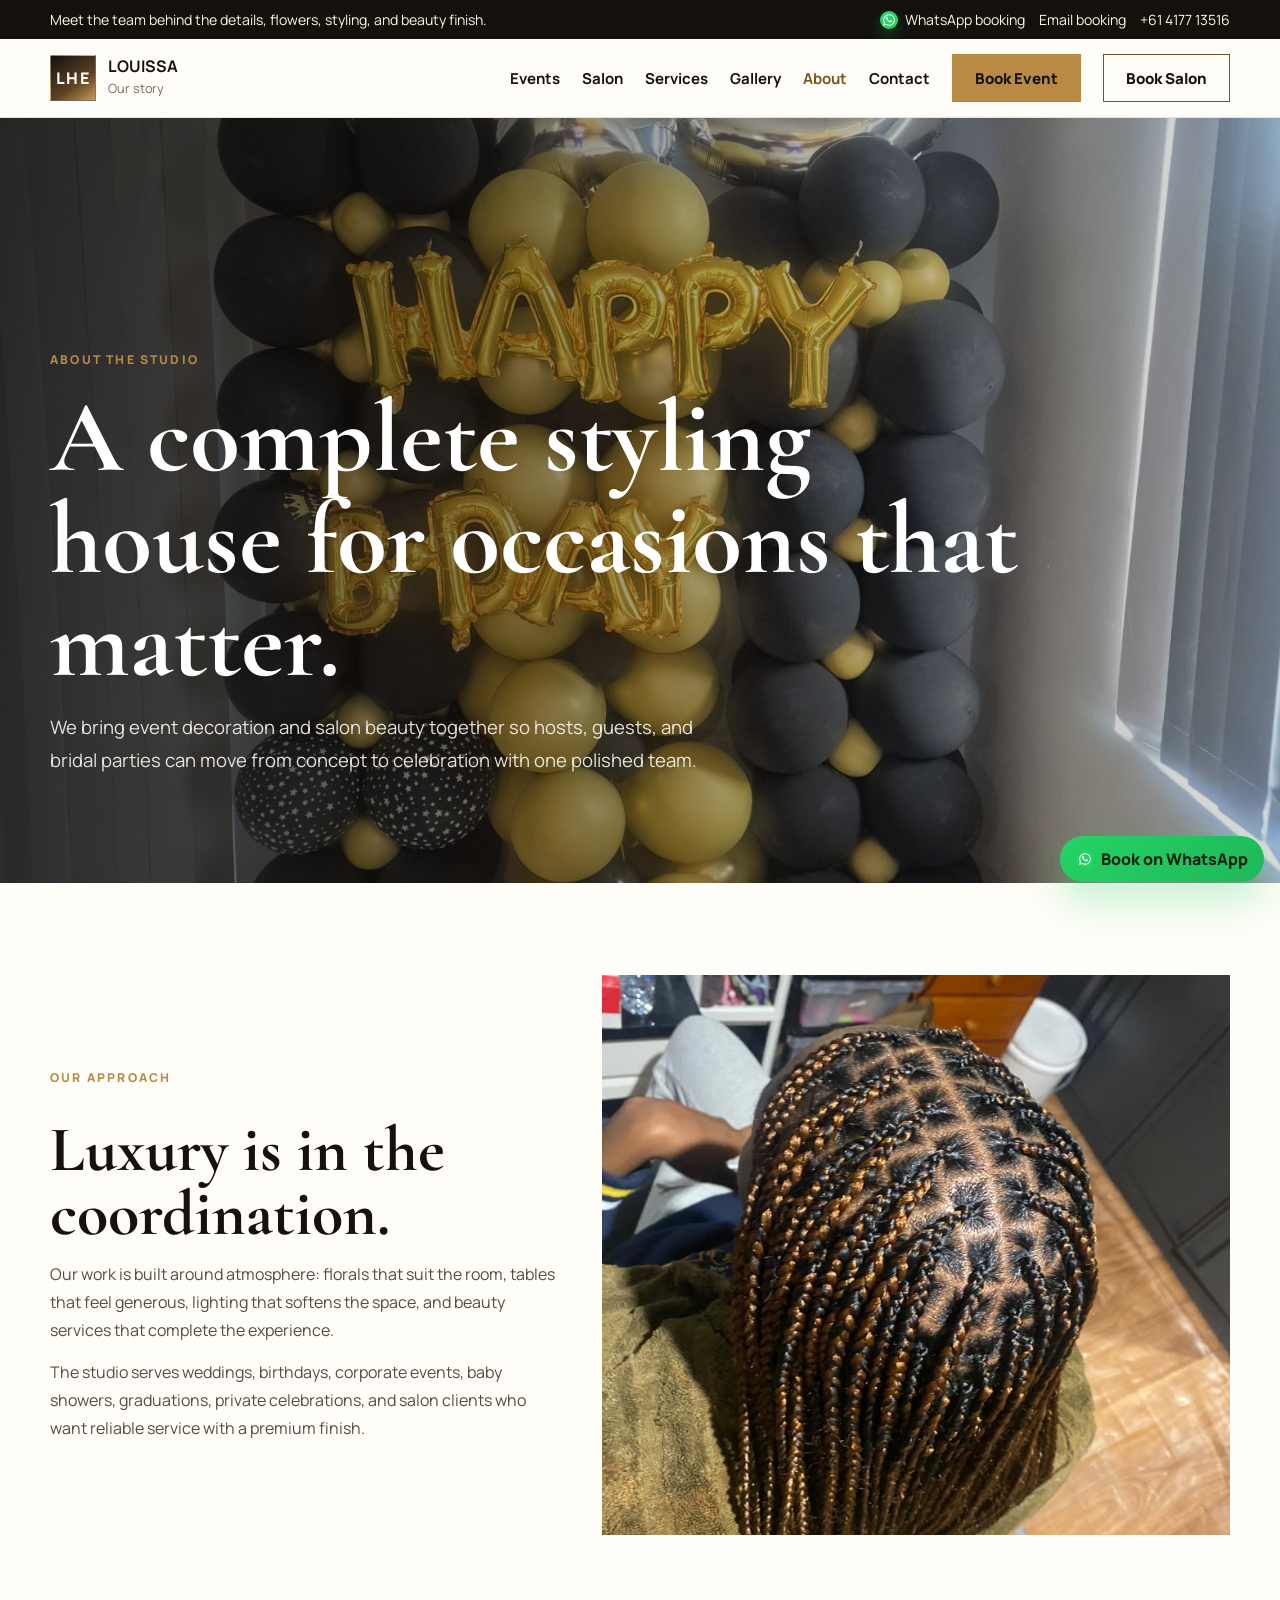
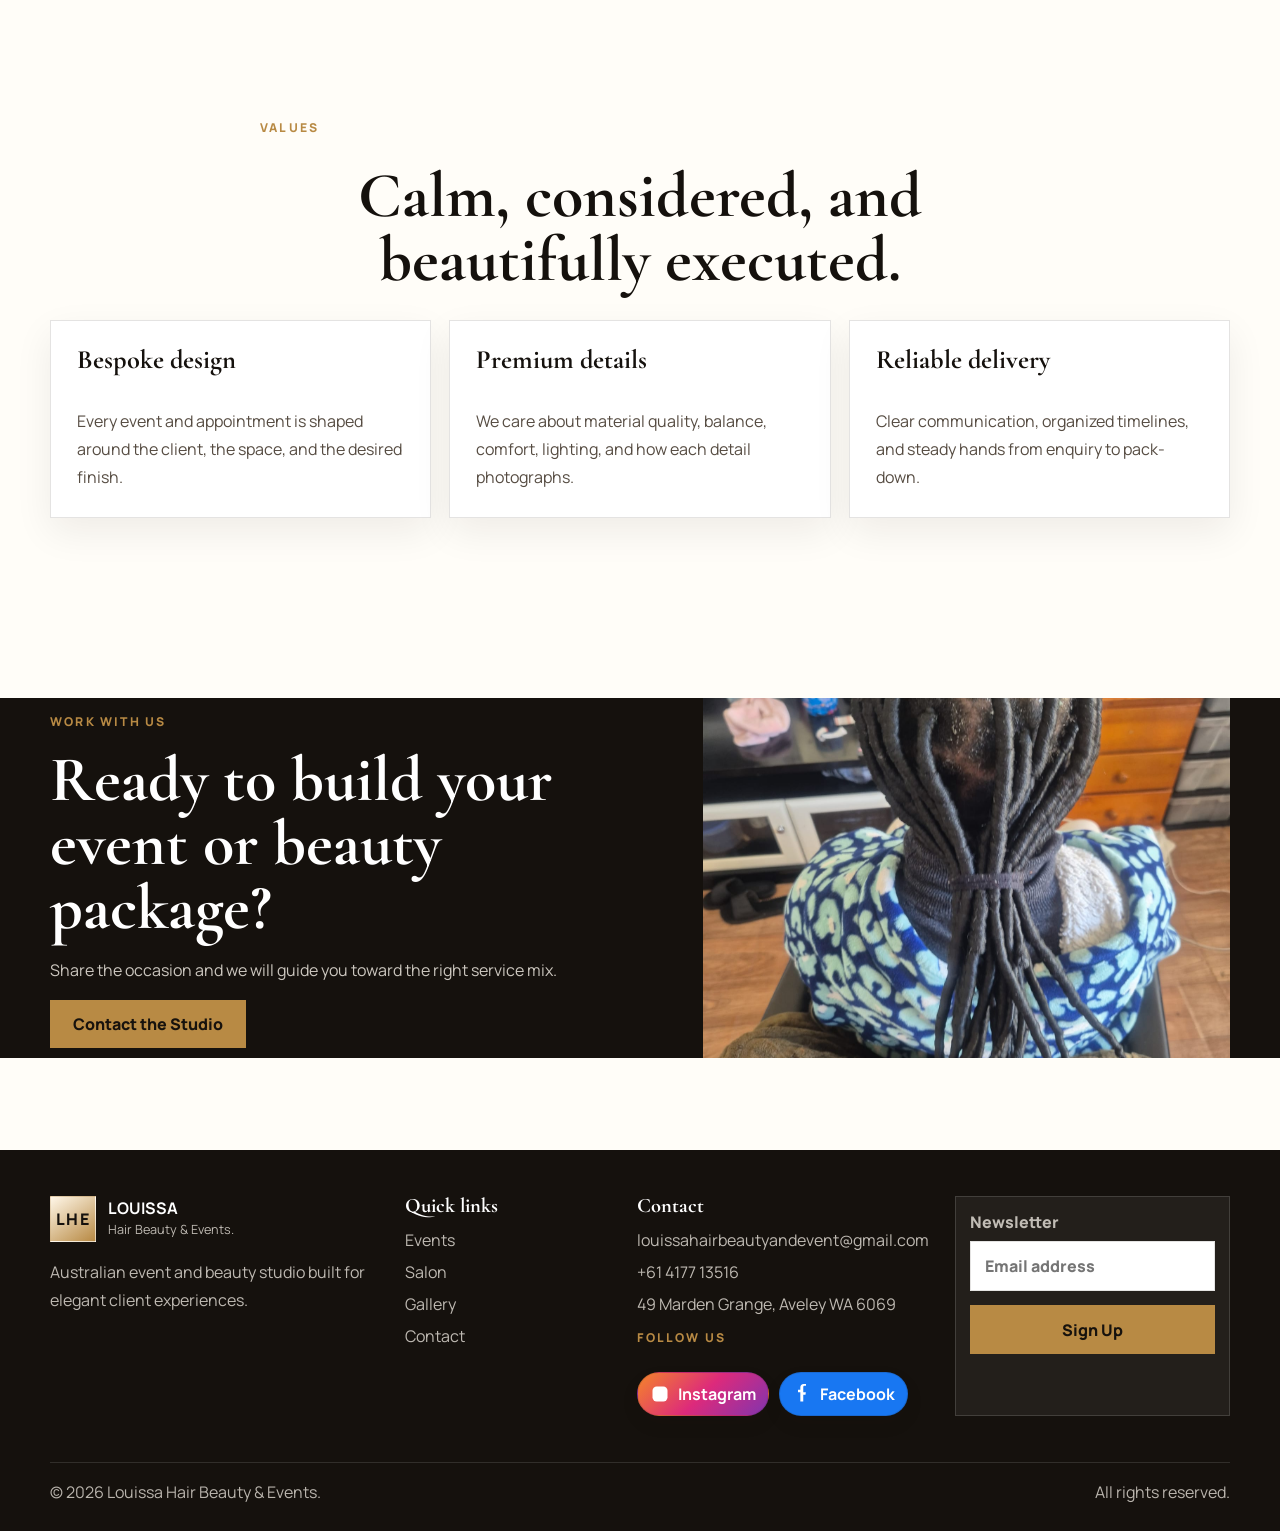
==== commit 43dcecca: "Add Instagram and Facebook social links with brand colors and styling" ====
--- a/about.html
+++ b/about.html
@@ -34,6 +34,6 @@
       </section>
       <section class="cta-band"><div class="section-shell"><div class="reveal"><span class="eyebrow">Work with us</span><h2>Ready to build your event or beauty package?</h2><p>Share the occasion and we will guide you toward the right service mix.</p><a class="button button-secondary" href="contact.html">Contact the Studio</a></div><img class="reveal" src="assets/site-images/l16.jpeg" alt="Premium beauty service detail" loading="lazy" /></div></section>
     </main>
-    <footer class="site-footer"><div class="footer-grid section-shell"><div><a class="brand" href="index.html"><span class="brand-mark">LHE</span><span><strong>LOUISSA</strong><small>Hair Beauty & Events.</small></span></a><p>Australian event and beauty studio built for elegant client experiences.</p></div><div><h3>Quick links</h3><ul class="footer-links"><li><a href="index.html">Events</a></li><li><a href="salon.html">Salon</a></li><li><a href="portfolio.html">Gallery</a></li><li><a href="contact.html">Contact</a></li></ul></div><div><h3>Contact</h3><ul class="footer-links"><li><a href="mailto:louissahairbeautyandevent@gmail.com">louissahairbeautyandevent@gmail.com</a></li><li><a href="tel:+61417713516">+61 4177 13516</a></li><li>49 Marden Grange, Aveley WA 6069</li></ul></div><form class="newsletter-form" data-soft-submit><label>Newsletter<input type="email" placeholder="Email address" required /></label><button class="button button-secondary">Sign Up</button><p data-form-message></p></form></div><div class="footer-bottom section-shell"><span>© <span data-year></span> Louissa Hair Beauty & Events.</span><span>All rights reserved.</span></div></footer>
+    <footer class="site-footer"><div class="footer-grid section-shell"><div><a class="brand" href="index.html"><span class="brand-mark">LHE</span><span><strong>LOUISSA</strong><small>Hair Beauty & Events.</small></span></a><p>Australian event and beauty studio built for elegant client experiences.</p></div><div><h3>Quick links</h3><ul class="footer-links"><li><a href="index.html">Events</a></li><li><a href="salon.html">Salon</a></li><li><a href="portfolio.html">Gallery</a></li><li><a href="contact.html">Contact</a></li></ul></div><div><h3>Contact</h3><ul class="footer-links"><li><a href="mailto:louissahairbeautyandevent@gmail.com">louissahairbeautyandevent@gmail.com</a></li><li><a href="tel:+61417713516">+61 4177 13516</a></li><li>49 Marden Grange, Aveley WA 6069</li><li><span class="eyebrow">Follow us</span><div class="social-links social-links-compact"><a class="social-link social-link--instagram" href="https://www.instagram.com/louissahairbeauty?igsh=MTM2bmZhZGo1d2x1Mg==" target="_blank" rel="noopener noreferrer" aria-label="Visit Louissa Hair Beauty on Instagram"><svg viewBox="0 0 24 24" aria-hidden="true"><rect x="3" y="3" width="18" height="18" rx="5"></rect><circle cx="12" cy="12" r="4.2"></circle><circle cx="17.4" cy="6.6" r="1.1"></circle></svg><span>Instagram</span></a><a class="social-link social-link--facebook" href="https://www.facebook.com/profile.php?id=100064659356725" target="_blank" rel="noopener noreferrer" aria-label="Visit Louissa Hair Beauty on Facebook"><svg viewBox="0 0 24 24" aria-hidden="true"><path d="M13.5 21v-8h2.7l.4-3.2h-3.1V3.8c0-.9.3-1.6 1.6-1.6h1.7V.1C16.2.1 15.2 0 14 0c-2.4 0-4 1.5-4 4.2v2.6H7.2V10h2.8v11h3.5Z"></path></svg><span>Facebook</span></a></div></li></ul></div><form class="newsletter-form" data-soft-submit><label>Newsletter<input type="email" placeholder="Email address" required /></label><button class="button button-secondary">Sign Up</button><p data-form-message></p></form></div><div class="footer-bottom section-shell"><span>© <span data-year></span> Louissa Hair Beauty & Events.</span><span>All rights reserved.</span></div></footer>
   </body>
 </html>
--- a/styles.css
+++ b/styles.css
@@ -135,6 +135,54 @@
   flex-wrap: wrap;
 }
 
+.social-link {
+  display: inline-flex;
+  align-items: center;
+  gap: 8px;
+  padding: 10px 12px;
+  border-radius: 999px;
+  color: #22180f;
+  text-decoration: none;
+  font-weight: 700;
+  background: #fff8eb;
+  border: 1px solid rgba(34, 24, 15, 0.14);
+  box-shadow: 0 8px 18px rgba(20, 16, 12, 0.08);
+  transition: transform 0.2s ease, box-shadow 0.2s ease, opacity 0.2s ease;
+}
+
+.social-link:hover {
+  transform: translateY(-1px);
+  box-shadow: 0 12px 22px rgba(20, 16, 12, 0.12);
+  opacity: 0.95;
+}
+
+.social-link svg {
+  width: 20px;
+  height: 20px;
+  flex: 0 0 20px;
+  fill: currentColor;
+}
+
+.social-link--instagram {
+  color: #fff;
+  background: linear-gradient(135deg, #f58529 0%, #dd2a7b 50%, #8134af 100%);
+}
+
+.social-link--facebook {
+  color: #fff;
+  background: #1877f2;
+}
+
+.social-link--tiktok {
+  color: #fff;
+  background: #000;
+}
+
+.social-links-compact {
+  gap: 10px;
+  margin-top: 8px;
+}
+
 a[href*='wa.me'] {
   display: inline-flex;
   align-items: center;
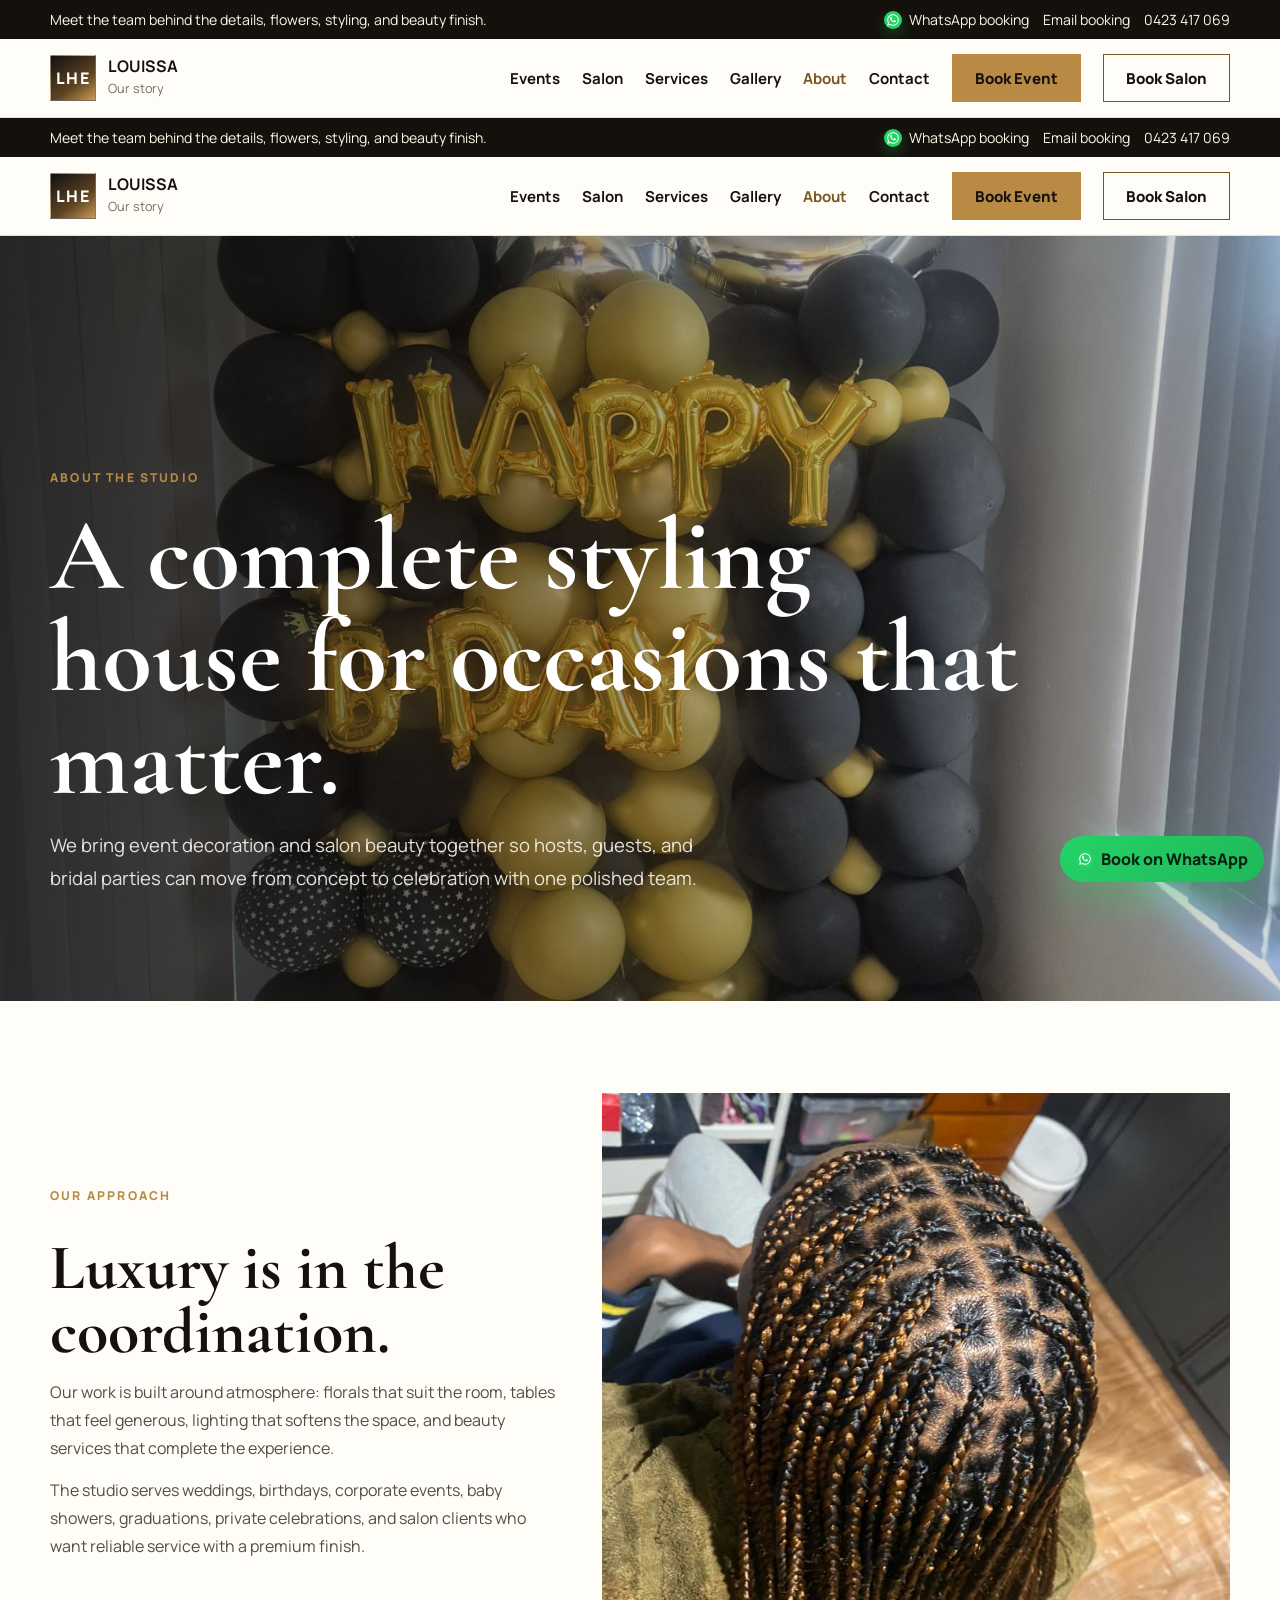
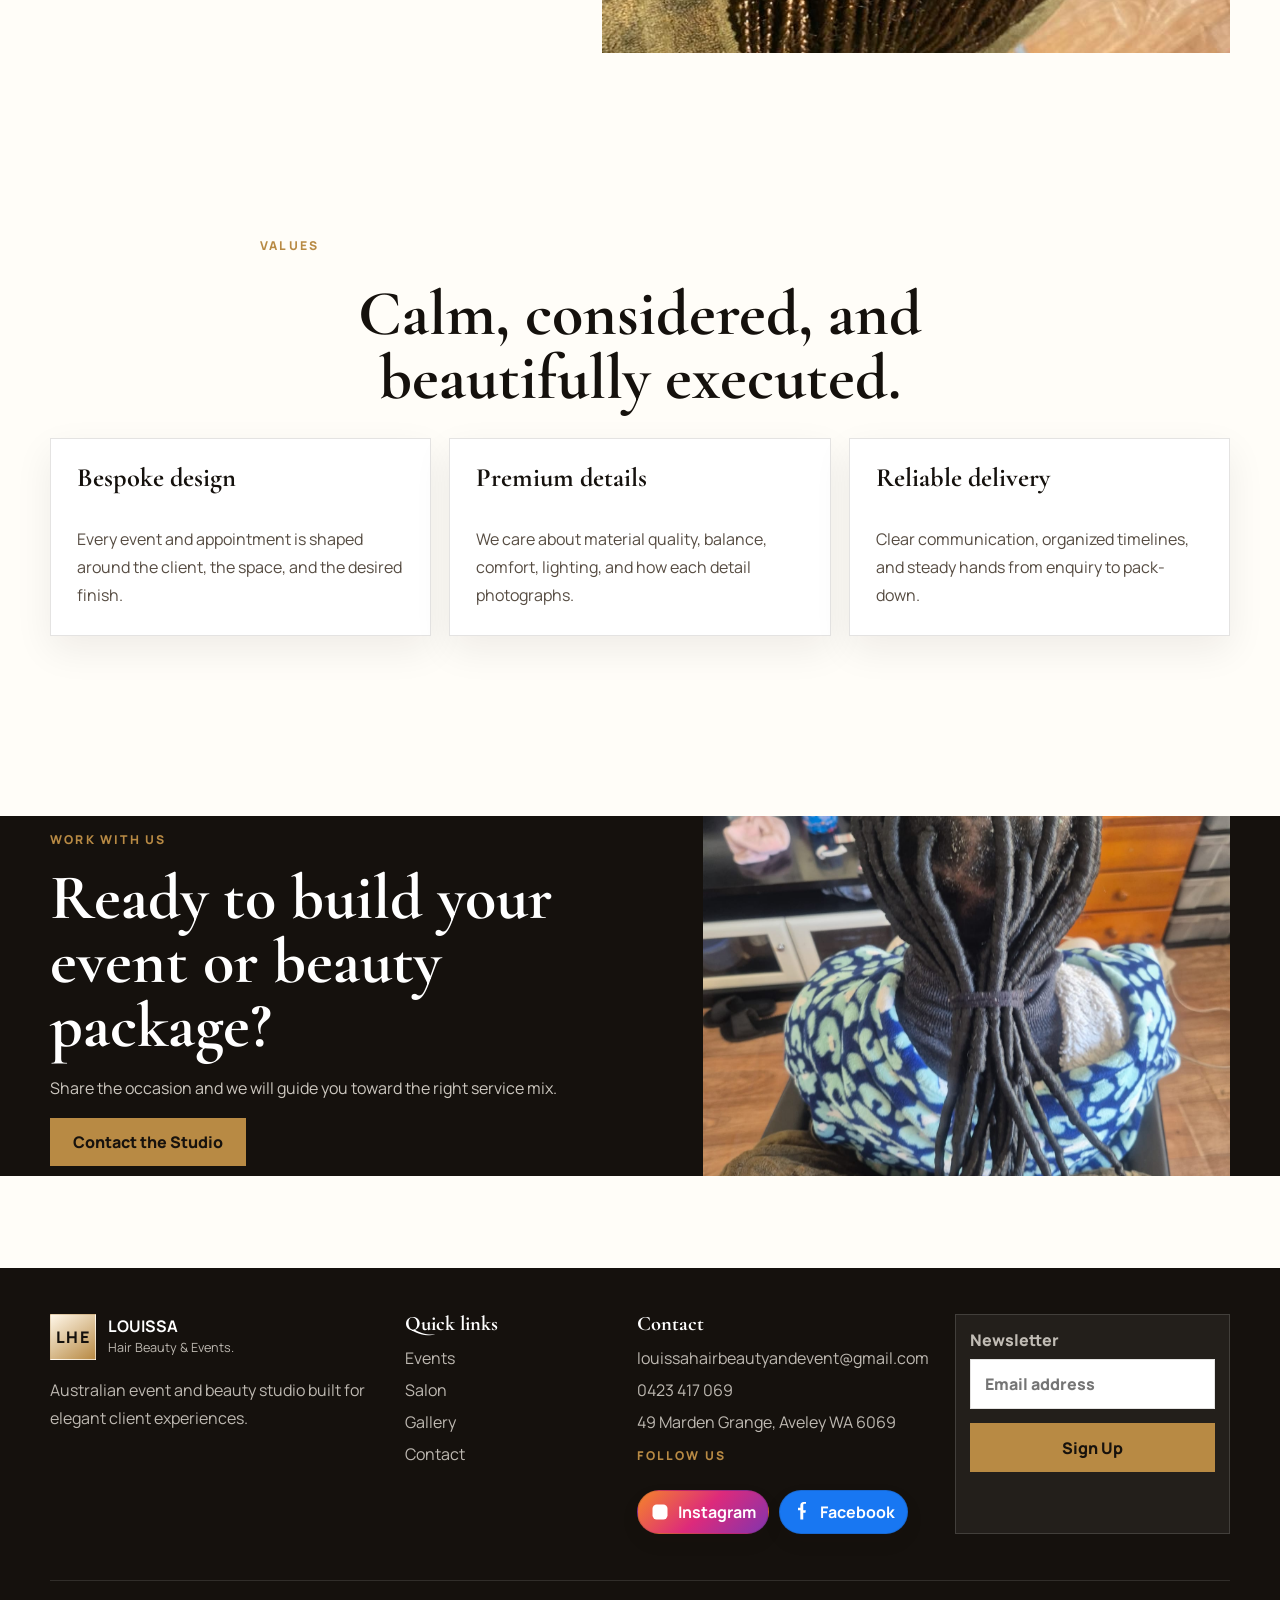
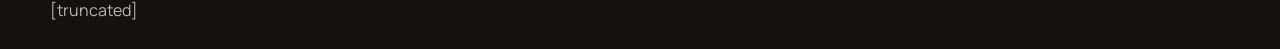
==== commit 1eb37f0e: "Update contact phone to 0423 417 069 across site" ====
--- a/about.html
+++ b/about.html
@@ -16,24 +16,44 @@
     <script defer src="script.js"></script>
   </head>
   <body>
-    <div class="announcement-bar"><a href="contact.html">Meet the team behind the details, flowers, styling, and beauty finish.</a><div class="announcement-contacts"><a href="https://wa.me/61417713516">WhatsApp booking</a><a href="contact.html#contact-form">Email booking</a><a href="tel:+61417713516">+61 4177 13516</a></div></div>
+    <div class="announcement-bar"><a href="contact.html">Meet the team behind the details, flowers, styling, and beauty finish.</a><div class="announcement-contacts"><a href="https://wa.me/61423417069">WhatsApp booking</a><a href="contact.html#contact-form">Email booking</a><a href="tel:+61423417069">0423 417 069</a></div></div>
     <header class="site-header"><div class="topline"><a class="brand" href="index.html"><span class="brand-mark">LHE</span><span><strong>LOUISSA</strong><small>Our story</small></span></a><button class="menu-button" type="button" aria-expanded="false" aria-controls="site-nav">Menu</button><nav id="site-nav" class="site-nav"><a href="index.html">Events</a><a href="salon.html">Salon</a><a href="services.html">Services</a><a href="portfolio.html">Gallery</a><a href="about.html">About</a><a href="contact.html">Contact</a><a class="button button-secondary" href="contact.html">Book Event</a><a class="button button-ghost" href="salon.html#booking">Book Salon</a></nav></div></header>
-    <main>
-      <section class="hero" style="--hero-image: url('assets/site-images/l31.jpeg')"><div class="hero-inner reveal"><span class="eyebrow">About the studio</span><h1>A complete styling house for occasions that matter.</h1><p class="lede">We bring event decoration and salon beauty together so hosts, guests, and bridal parties can move from concept to celebration with one polished team.</p></div></section>
-      <section class="section section-shell split">
-        <div class="copy-block reveal"><span class="eyebrow">Our approach</span><h2>Luxury is in the coordination.</h2><p>Our work is built around atmosphere: florals that suit the room, tables that feel generous, lighting that softens the space, and beauty services that complete the experience.</p><p>The studio serves weddings, birthdays, corporate events, baby showers, graduations, private celebrations, and salon clients who want reliable service with a premium finish.</p></div>
-        <img class="feature-image reveal" src="assets/site-images/l14.jpeg" alt="Event styling and floral detail" loading="lazy" />
-      </section>
-      <section class="section section-shell">
-        <div class="section-heading center reveal"><span class="eyebrow">Values</span><h2>Calm, considered, and beautifully executed.</h2></div>
-        <div class="card-grid cards-3">
-          <article class="package-card reveal"><h3>Bespoke design</h3><p>Every event and appointment is shaped around the client, the space, and the desired finish.</p></article>
-          <article class="package-card reveal"><h3>Premium details</h3><p>We care about material quality, balance, comfort, lighting, and how each detail photographs.</p></article>
-          <article class="package-card reveal"><h3>Reliable delivery</h3><p>Clear communication, organized timelines, and steady hands from enquiry to pack-down.</p></article>
-        </div>
-      </section>
-      <section class="cta-band"><div class="section-shell"><div class="reveal"><span class="eyebrow">Work with us</span><h2>Ready to build your event or beauty package?</h2><p>Share the occasion and we will guide you toward the right service mix.</p><a class="button button-secondary" href="contact.html">Contact the Studio</a></div><img class="reveal" src="assets/site-images/l16.jpeg" alt="Premium beauty service detail" loading="lazy" /></div></section>
-    </main>
-    <footer class="site-footer"><div class="footer-grid section-shell"><div><a class="brand" href="index.html"><span class="brand-mark">LHE</span><span><strong>LOUISSA</strong><small>Hair Beauty & Events.</small></span></a><p>Australian event and beauty studio built for elegant client experiences.</p></div><div><h3>Quick links</h3><ul class="footer-links"><li><a href="index.html">Events</a></li><li><a href="salon.html">Salon</a></li><li><a href="portfolio.html">Gallery</a></li><li><a href="contact.html">Contact</a></li></ul></div><div><h3>Contact</h3><ul class="footer-links"><li><a href="mailto:louissahairbeautyandevent@gmail.com">louissahairbeautyandevent@gmail.com</a></li><li><a href="tel:+61417713516">+61 4177 13516</a></li><li>49 Marden Grange, Aveley WA 6069</li><li><span class="eyebrow">Follow us</span><div class="social-links social-links-compact"><a class="social-link social-link--instagram" href="https://www.instagram.com/louissahairbeauty?igsh=MTM2bmZhZGo1d2x1Mg==" target="_blank" rel="noopener noreferrer" aria-label="Visit Louissa Hair Beauty on Instagram"><svg viewBox="0 0 24 24" aria-hidden="true"><rect x="3" y="3" width="18" height="18" rx="5"></rect><circle cx="12" cy="12" r="4.2"></circle><circle cx="17.4" cy="6.6" r="1.1"></circle></svg><span>Instagram</span></a><a class="social-link social-link--facebook" href="https://www.facebook.com/profile.php?id=100064659356725" target="_blank" rel="noopener noreferrer" aria-label="Visit Louissa Hair Beauty on Facebook"><svg viewBox="0 0 24 24" aria-hidden="true"><path d="M13.5 21v-8h2.7l.4-3.2h-3.1V3.8c0-.9.3-1.6 1.6-1.6h1.7V.1C16.2.1 15.2 0 14 0c-2.4 0-4 1.5-4 4.2v2.6H7.2V10h2.8v11h3.5Z"></path></svg><span>Facebook</span></a></div></li></ul></div><form class="newsletter-form" data-soft-submit><label>Newsletter<input type="email" placeholder="Email address" required /></label><button class="button button-secondary">Sign Up</button><p data-form-message></p></form></div><div class="footer-bottom section-shell"><span>© <span data-year></span> Louissa Hair Beauty & Events.</span><span>All rights reserved.</span></div></footer>
-  </body>
-</html>
+    <!doctype html>
+    <html lang="en">
+      <head>
+        <meta charset="UTF-8" />
+        <meta name="viewport" content="width=device-width, initial-scale=1.0, viewport-fit=cover" />
+        <meta name="theme-color" content="#15110d" />
+        <meta name="apple-mobile-web-app-capable" content="yes" />
+        <meta name="apple-mobile-web-app-status-bar-style" content="black-translucent" />
+        <meta name="format-detection" content="telephone=no" />
+        <title>About | Louissa Hair Beauty & Events</title>
+        <meta name="description" content="The story behind Louissa Hair Beauty & Events, a premium Australian event decoration and salon business." />
+        <link rel="preconnect" href="https://fonts.googleapis.com" />
+        <link rel="preconnect" href="https://fonts.gstatic.com" crossorigin />
+        <link rel="icon" href="favicon.ico" sizes="any" />
+        <link rel="stylesheet" href="styles.css" />
+        <script defer src="script.js"></script>
+      </head>
+      <body>
+        <div class="announcement-bar"><a href="contact.html">Meet the team behind the details, flowers, styling, and beauty finish.</a><div class="announcement-contacts"><a href="https://wa.me/61423417069">WhatsApp booking</a><a href="contact.html#contact-form">Email booking</a><a href="tel:+61423417069">0423 417 069</a></div></div>
+        <header class="site-header"><div class="topline"><a class="brand" href="index.html"><span class="brand-mark">LHE</span><span><strong>LOUISSA</strong><small>Our story</small></span></a><button class="menu-button" type="button" aria-expanded="false" aria-controls="site-nav">Menu</button><nav id="site-nav" class="site-nav"><a href="index.html">Events</a><a href="salon.html">Salon</a><a href="services.html">Services</a><a href="portfolio.html">Gallery</a><a href="about.html">About</a><a href="contact.html">Contact</a><a class="button button-secondary" href="contact.html">Book Event</a><a class="button button-ghost" href="salon.html#booking">Book Salon</a></nav></div></header>
+        <main>
+          <section class="hero" style="--hero-image: url('assets/site-images/l31.jpeg')"><div class="hero-inner reveal"><span class="eyebrow">About the studio</span><h1>A complete styling house for occasions that matter.</h1><p class="lede">We bring event decoration and salon beauty together so hosts, guests, and bridal parties can move from concept to celebration with one polished team.</p></div></section>
+          <section class="section section-shell split">
+            <div class="copy-block reveal"><span class="eyebrow">Our approach</span><h2>Luxury is in the coordination.</h2><p>Our work is built around atmosphere: florals that suit the room, tables that feel generous, lighting that softens the space, and beauty services that complete the experience.</p><p>The studio serves weddings, birthdays, corporate events, baby showers, graduations, private celebrations, and salon clients who want reliable service with a premium finish.</p></div>
+            <img class="feature-image reveal" src="assets/site-images/l14.jpeg" alt="Event styling and floral detail" loading="lazy" />
+          </section>
+          <section class="section section-shell">
+            <div class="section-heading center reveal"><span class="eyebrow">Values</span><h2>Calm, considered, and beautifully executed.</h2></div>
+            <div class="card-grid cards-3">
+              <article class="package-card reveal"><h3>Bespoke design</h3><p>Every event and appointment is shaped around the client, the space, and the desired finish.</p></article>
+              <article class="package-card reveal"><h3>Premium details</h3><p>We care about material quality, balance, comfort, lighting, and how each detail photographs.</p></article>
+              <article class="package-card reveal"><h3>Reliable delivery</h3><p>Clear communication, organized timelines, and steady hands from enquiry to pack-down.</p></article>
+            </div>
+          </section>
+          <section class="cta-band"><div class="section-shell"><div class="reveal"><span class="eyebrow">Work with us</span><h2>Ready to build your event or beauty package?</h2><p>Share the occasion and we will guide you toward the right service mix.</p><a class="button button-secondary" href="contact.html">Contact the Studio</a></div><img class="reveal" src="assets/site-images/l16.jpeg" alt="Premium beauty service detail" loading="lazy" /></div></section>
+        </main>
+        <footer class="site-footer"><div class="footer-grid section-shell"><div><a class="brand" href="index.html"><span class="brand-mark">LHE</span><span><strong>LOUISSA</strong><small>Hair Beauty & Events.</small></span></a><p>Australian event and beauty studio built for elegant client experiences.</p></div><div><h3>Quick links</h3><ul class="footer-links"><li><a href="index.html">Events</a></li><li><a href="salon.html">Salon</a></li><li><a href="portfolio.html">Gallery</a></li><li><a href="contact.html">Contact</a></li></ul></div><div><h3>Contact</h3><ul class="footer-links"><li><a href="mailto:louissahairbeautyandevent@gmail.com">louissahairbeautyandevent@gmail.com</a></li><li><a href="tel:+61423417069">0423 417 069</a></li><li>49 Marden Grange, Aveley WA 6069</li><li><span class="eyebrow">Follow us</span><div class="social-links social-links-compact"><a class="social-link social-link--instagram" href="https://www.instagram.com/louissahairbeauty?igsh=MTM2bmZhZGo1d2x1Mg==" target="_blank" rel="noopener noreferrer" aria-label="Visit Louissa Hair Beauty on Instagram"><svg viewBox="0 0 24 24" aria-hidden="true"><rect x="3" y="3" width="18" height="18" rx="5"></rect><circle cx="12" cy="12" r="4.2"></circle><circle cx="17.4" cy="6.6" r="1.1"></circle></svg><span>Instagram</span></a><a class="social-link social-link--facebook" href="https://www.facebook.com/profile.php?id=100064659356725" target="_blank" rel="noopener noreferrer" aria-label="Visit Louissa Hair Beauty on Facebook"><svg viewBox="0 0 24 24" aria-hidden="true"><path d="M13.5 21v-8h2.7l.4-3.2h-3.1V3.8c0-.9.3-1.6 1.6-1.6h1.7V.1C16.2.1 15.2 0 14 0c-2.4 0-4 1.5-4 4.2v2.6H7.2V10h2.8v11h3.5Z"></path></svg><span>Facebook</span></a></div></li></ul></div><form class="newsletter-form" data-soft-submit><label>Newsletter<input type="email" placeholder="Email address" required /></label><button class="button button-secondary">Sign Up</button><p data-form-message></p></form></div><div class="footer-bottom section-shell"> [truncated]
+      </body>
+    </html>
--- a/styles.css
+++ b/styles.css
@@ -173,11 +173,6 @@
   background: #1877f2;
 }
 
-.social-link--tiktok {
-  color: #fff;
-  background: #000;
-}
-
 .social-links-compact {
   gap: 10px;
   margin-top: 8px;
--- a/styles.css
+++ b/styles.css
@@ -173,11 +173,6 @@
   background: #1877f2;
 }
 
-.social-link--tiktok {
-  color: #fff;
-  background: #000;
-}
-
 .social-links-compact {
   gap: 10px;
   margin-top: 8px;
